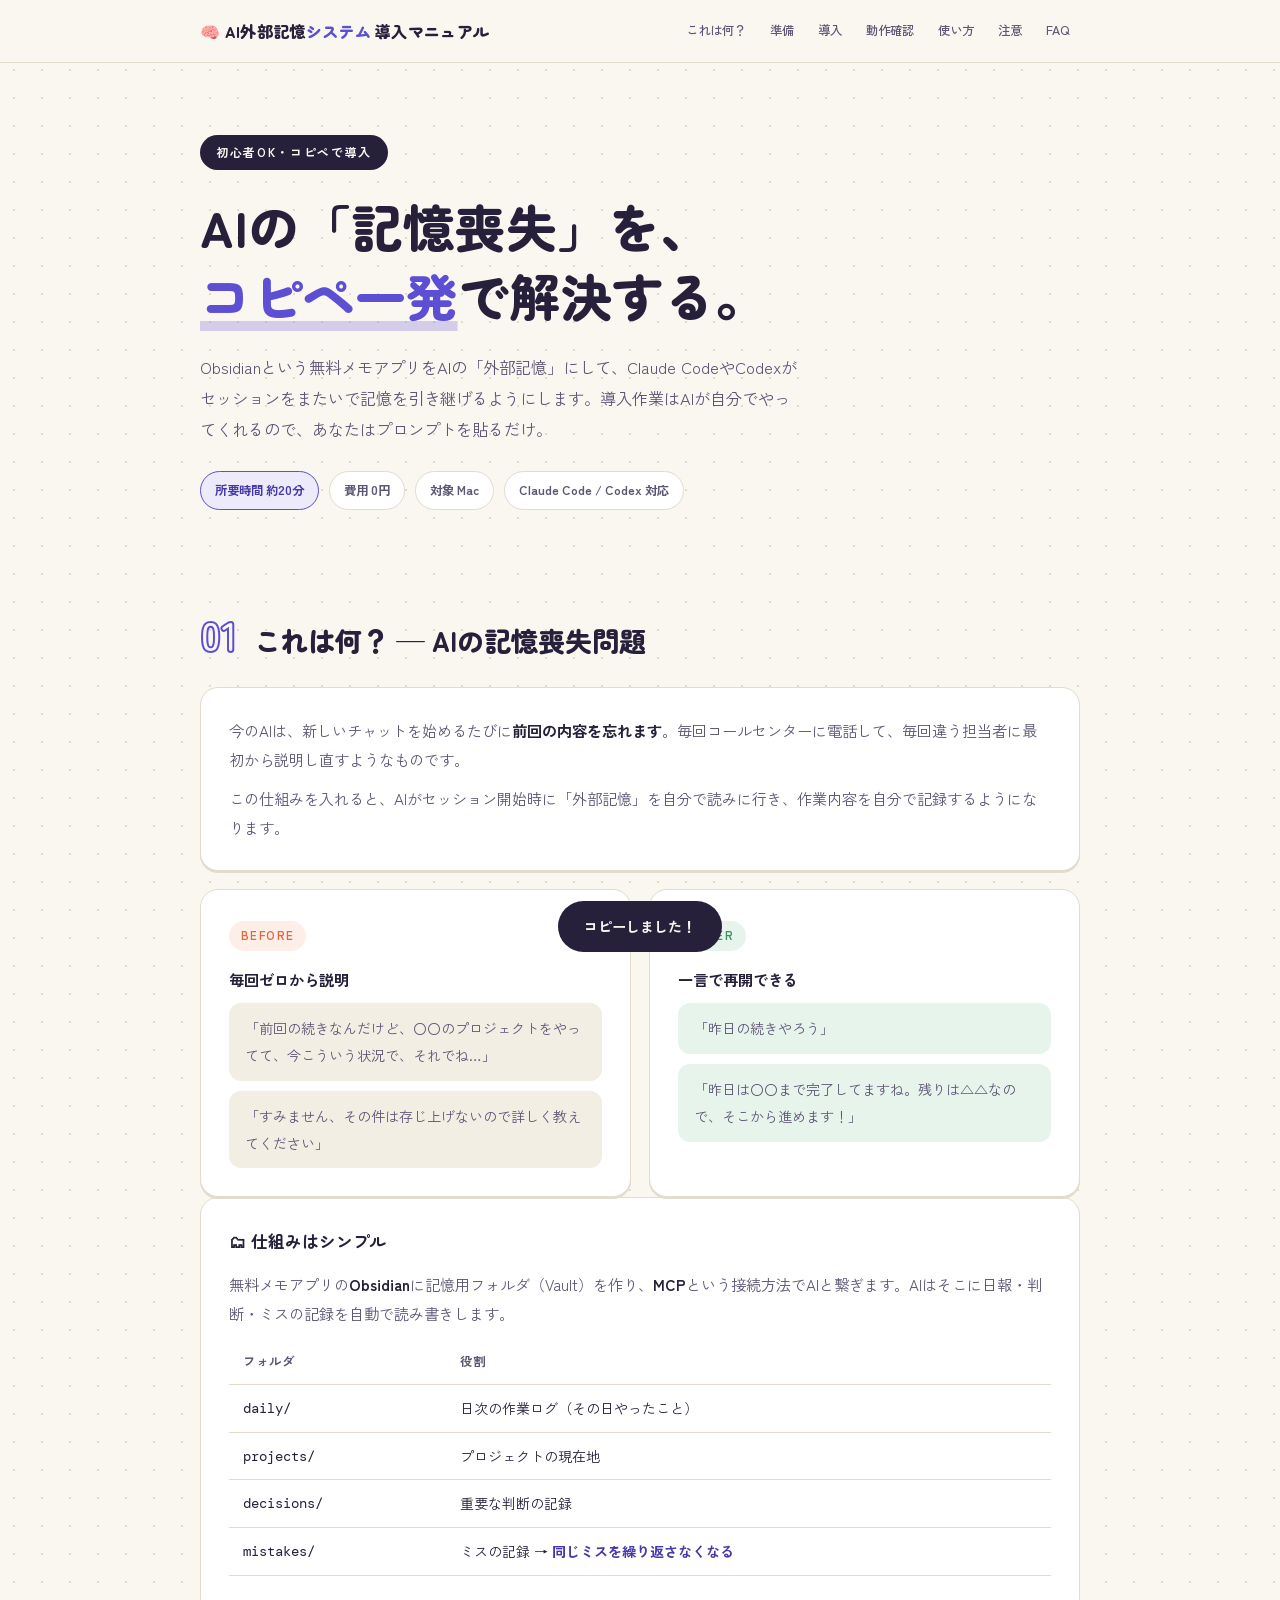
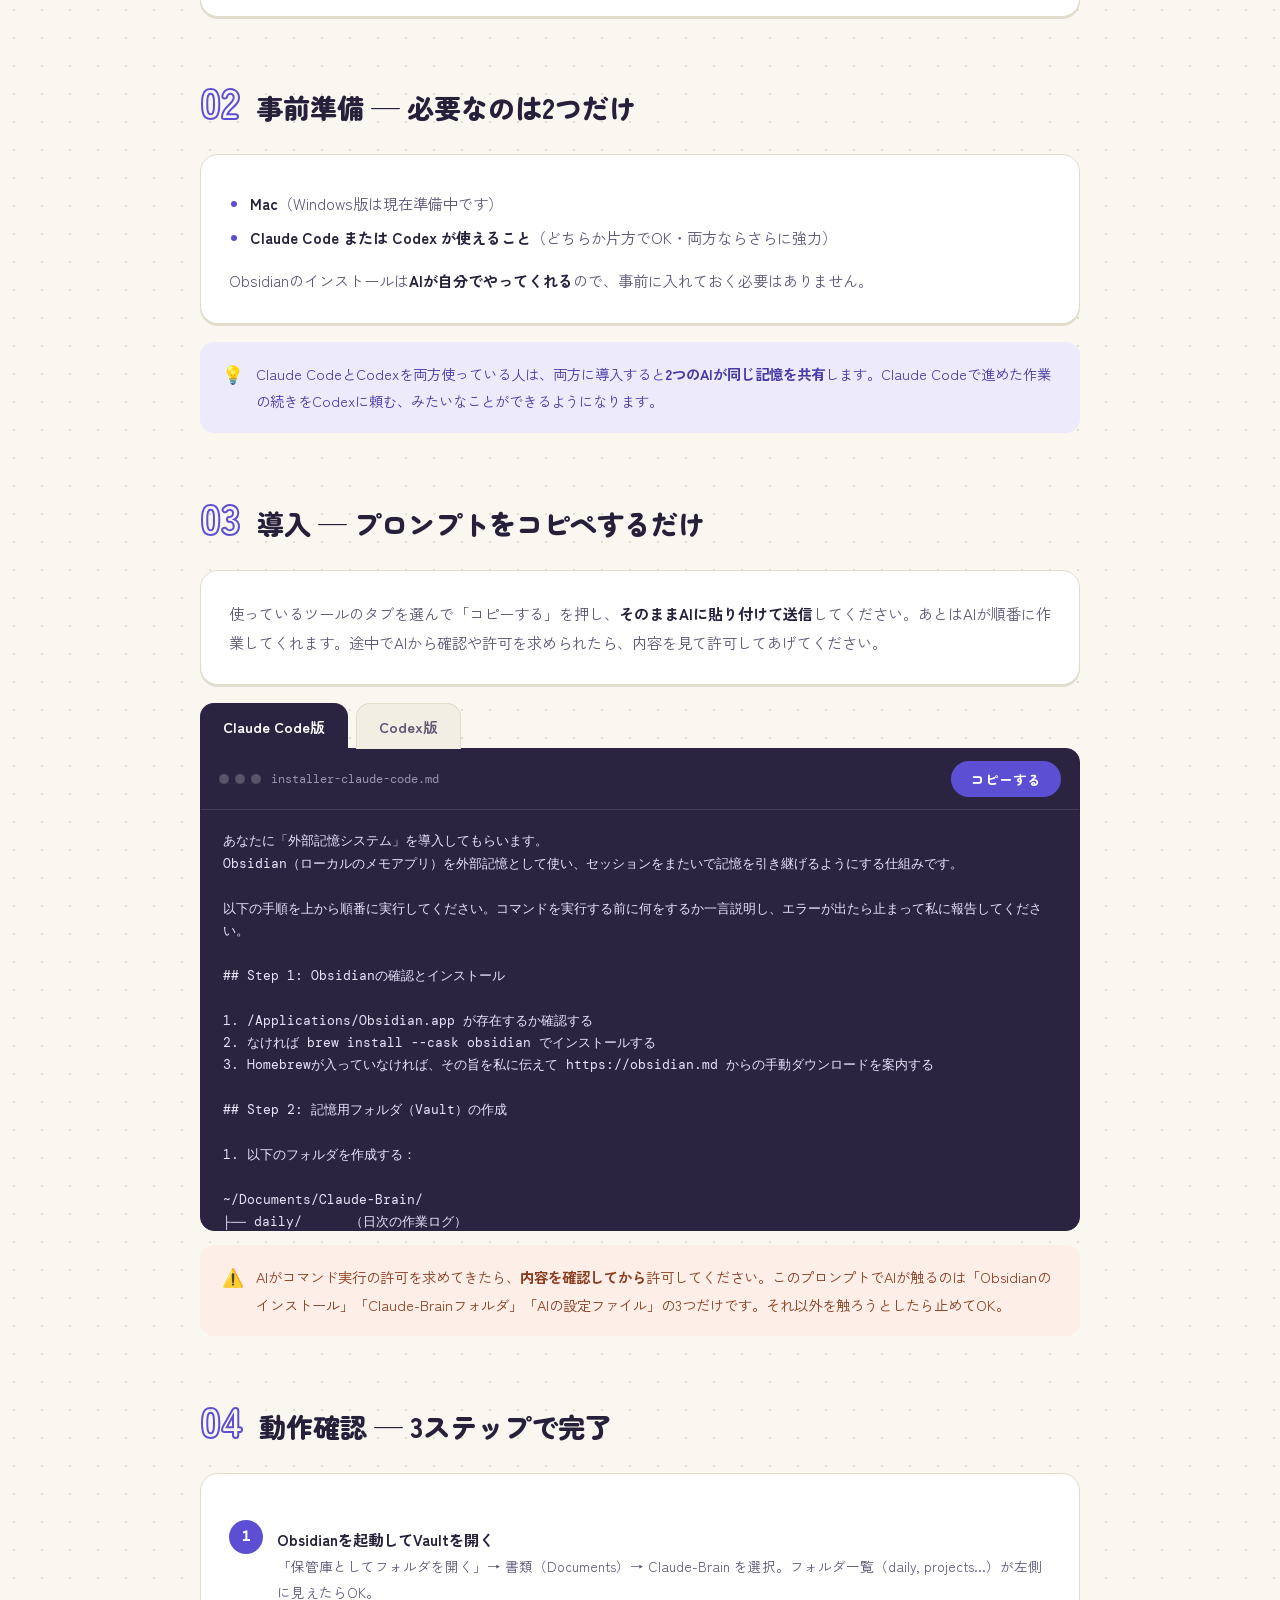
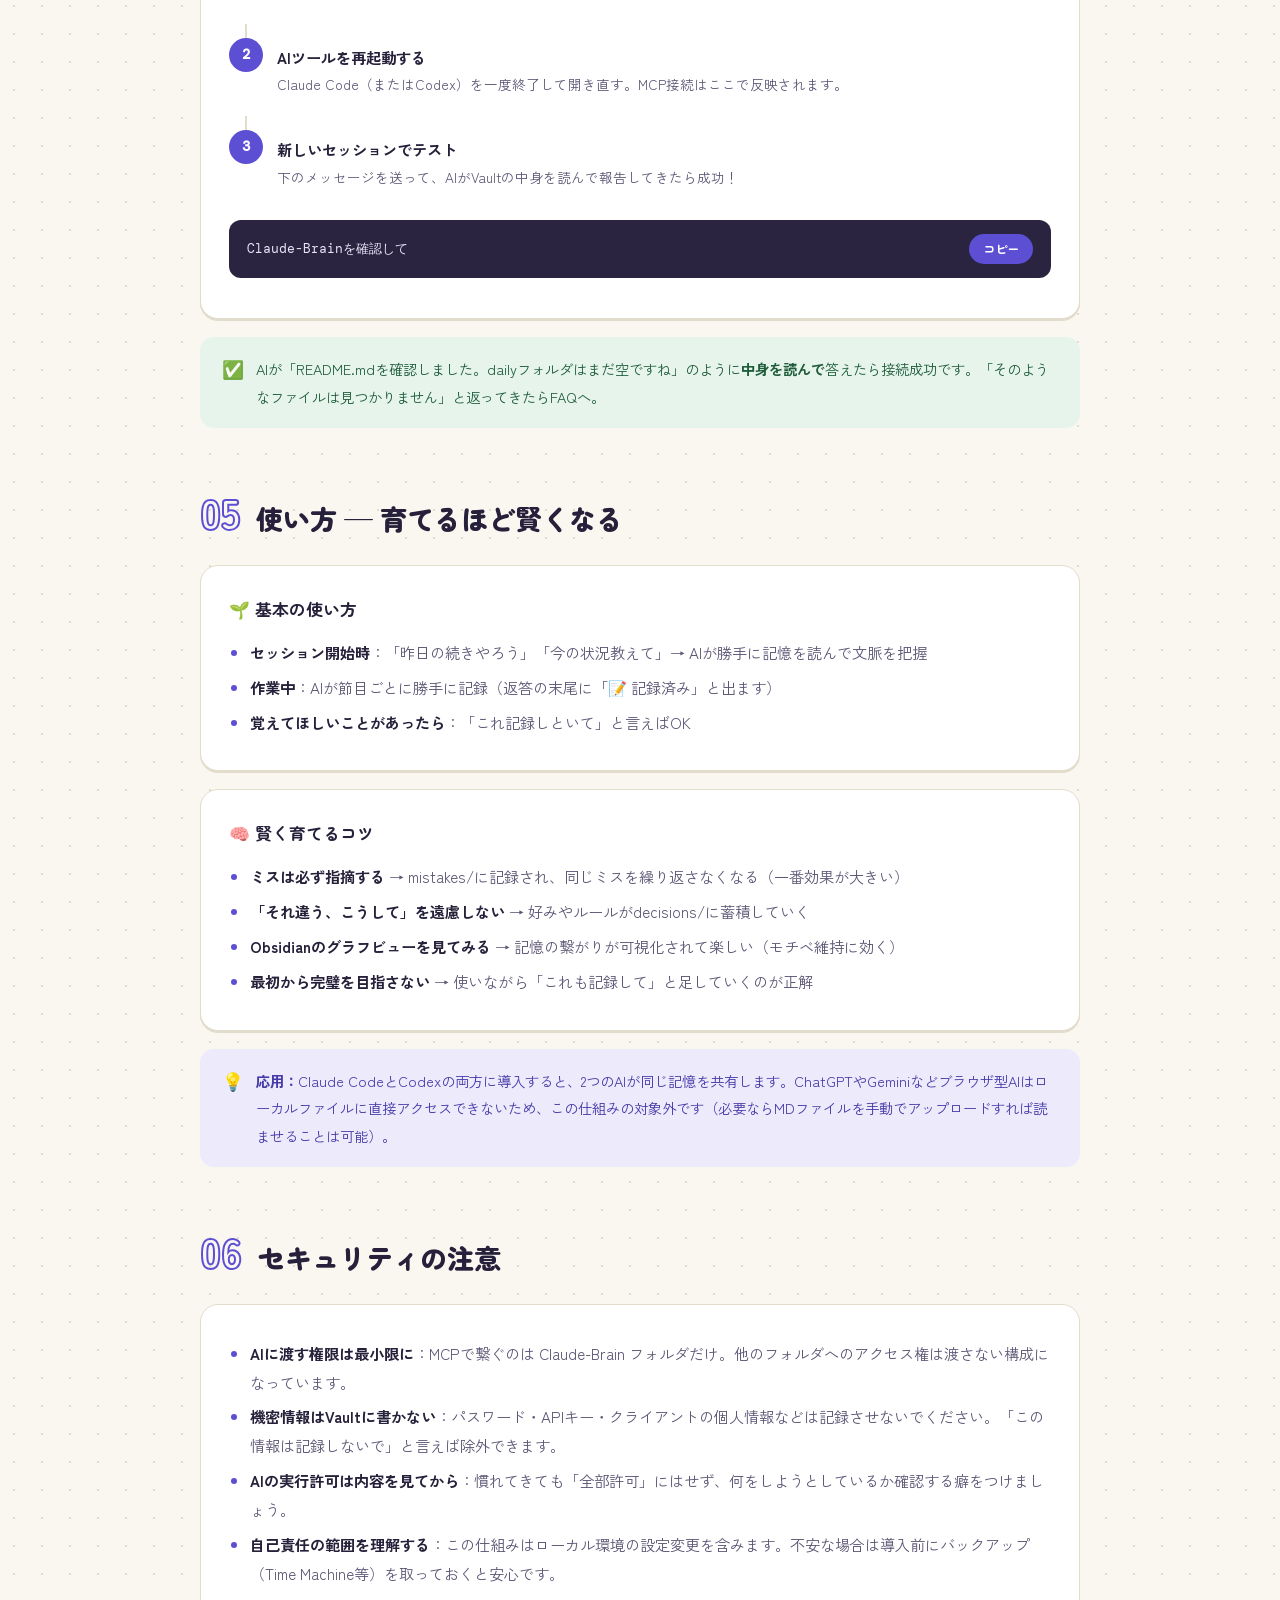
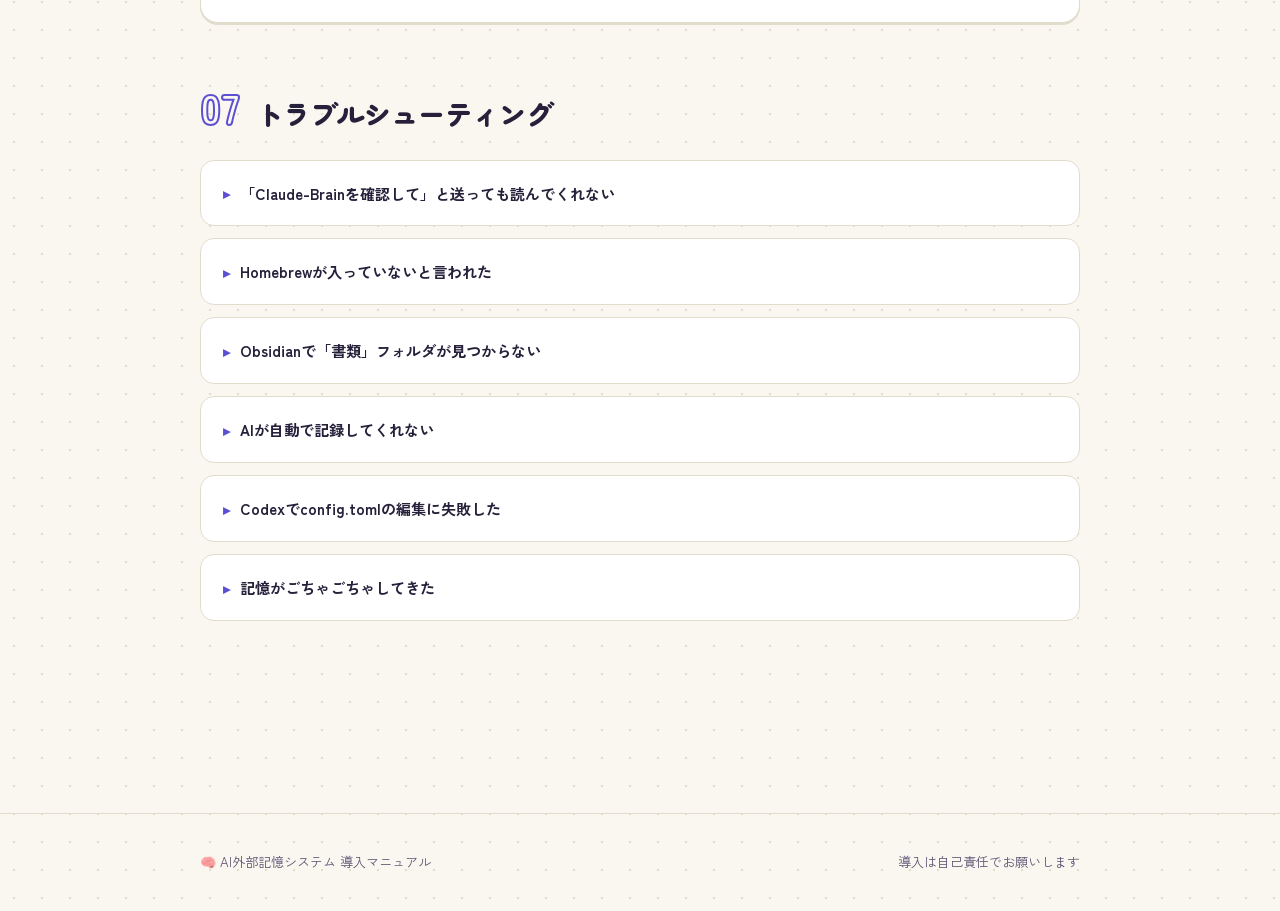
==== index.html @ 57fa1bfe "AI外部記憶システム 導入マニュアル 初版 Co-Authored-By: Claude Fable 5 <noreply@anthropic.com>" ====
<!DOCTYPE html>
<html lang="ja">
<head>
<meta charset="UTF-8">
<meta name="viewport" content="width=device-width, initial-scale=1.0">
<title>AI外部記憶システム 導入マニュアル｜Obsidian × Claude Code / Codex</title>
<meta name="description" content="AIの記憶喪失問題を解決する外部記憶システムを、コピペ一発で導入するマニュアル。Obsidian × Claude Code / Codex対応。">
<link rel="preconnect" href="https://fonts.googleapis.com">
<link rel="preconnect" href="https://fonts.gstatic.com" crossorigin>
<link href="https://fonts.googleapis.com/css2?family=Zen+Maru+Gothic:wght@500;700;900&family=Zen+Kaku+Gothic+New:wght@400;500;700&family=DM+Mono:wght@400;500&display=swap" rel="stylesheet">
<style>
:root{
  --paper:#faf7f1;
  --paper-2:#f3eee4;
  --ink:#26203a;
  --ink-soft:#5d5675;
  --violet:#5d4fd3;
  --violet-deep:#463aa8;
  --violet-soft:#eceafb;
  --coral:#e5673f;
  --coral-soft:#fdeee7;
  --green:#3d8f5f;
  --green-soft:#e7f4ec;
  --line:#e2dccd;
  --code-bg:#2a2440;
  --code-ink:#e8e4f8;
  --radius:18px;
  font-size:16px;
}
*{margin:0;padding:0;box-sizing:border-box}
html{scroll-behavior:smooth;scroll-padding-top:84px}
body{
  font-family:'Zen Kaku Gothic New',sans-serif;
  background:var(--paper);
  color:var(--ink);
  line-height:1.9;
  background-image:radial-gradient(var(--line) 1px, transparent 1px);
  background-size:28px 28px;
}
h1,h2,h3,.step-num{font-family:'Zen Maru Gothic',sans-serif}
code,pre,.mono{font-family:'DM Mono',monospace}

/* ---- header ---- */
.topbar{
  position:sticky;top:0;z-index:50;
  background:rgba(250,247,241,.92);backdrop-filter:blur(8px);
  border-bottom:1px solid var(--line);
}
.topbar-in{max-width:920px;margin:0 auto;padding:14px 20px;display:flex;align-items:center;gap:12px;flex-wrap:wrap}
.logo{font-family:'Zen Maru Gothic',sans-serif;font-weight:900;font-size:1rem;letter-spacing:.02em}
.logo .brain{color:var(--violet)}
.topnav{display:flex;gap:4px;margin-left:auto;flex-wrap:wrap}
.topnav a{
  font-size:.78rem;color:var(--ink-soft);text-decoration:none;
  padding:5px 10px;border-radius:999px;font-weight:500;
}
.topnav a:hover{background:var(--violet-soft);color:var(--violet-deep)}

/* ---- hero ---- */
.hero{max-width:920px;margin:0 auto;padding:72px 20px 40px;position:relative}
.hero-badge{
  display:inline-block;background:var(--ink);color:var(--paper);
  font-size:.75rem;font-weight:700;letter-spacing:.14em;
  padding:6px 16px;border-radius:999px;margin-bottom:22px;
}
.hero h1{
  font-size:clamp(1.9rem,5.4vw,3.2rem);font-weight:900;line-height:1.35;
  letter-spacing:.01em;
}
.hero h1 .hl{
  color:var(--violet);
  text-decoration:underline;
  text-decoration-color:rgba(93,79,211,.25);
  text-decoration-thickness:10px;
  text-underline-offset:4px;
}
.hero p.lead{margin-top:22px;font-size:1.02rem;color:var(--ink-soft);max-width:600px}
.hero .meta{margin-top:26px;display:flex;gap:10px;flex-wrap:wrap}
.chip{
  font-size:.78rem;font-weight:700;padding:7px 14px;border-radius:999px;
  border:1.5px solid var(--line);background:#fff;color:var(--ink-soft);
}
.chip.violet{border-color:var(--violet);color:var(--violet-deep);background:var(--violet-soft)}

/* ---- sections ---- */
main{max-width:920px;margin:0 auto;padding:0 20px 100px}
section{margin-top:64px}
.sec-head{display:flex;align-items:baseline;gap:16px;margin-bottom:26px}
.step-num{
  flex-shrink:0;
  font-size:2.6rem;font-weight:900;color:transparent;
  -webkit-text-stroke:2px var(--violet);
  line-height:1;
}
.sec-head h2{font-size:clamp(1.3rem,3.4vw,1.7rem);font-weight:900;line-height:1.5}
.card{
  background:#fff;border:1.5px solid var(--line);border-radius:var(--radius);
  padding:28px;margin-bottom:18px;
  box-shadow:0 2px 0 var(--line);
}
.card h3{font-size:1.05rem;font-weight:700;margin-bottom:12px;display:flex;align-items:center;gap:8px}
.card p{color:var(--ink-soft);font-size:.95rem}
.card p+p{margin-top:10px}
.card strong{color:var(--ink)}
.card ul,.card ol{padding-left:1.4em;color:var(--ink-soft);font-size:.95rem}
.card li{margin:6px 0}
.card li::marker{color:var(--violet);font-weight:700}

/* before / after */
.ba{display:grid;grid-template-columns:1fr 1fr;gap:18px}
@media(max-width:640px){.ba{grid-template-columns:1fr}}
.ba .card{margin:0}
.ba .tag{font-size:.72rem;font-weight:700;letter-spacing:.12em;padding:4px 12px;border-radius:999px;display:inline-block;margin-bottom:14px}
.ba .before .tag{background:var(--coral-soft);color:var(--coral)}
.ba .after .tag{background:var(--green-soft);color:var(--green)}
.ba .bubble{
  background:var(--paper-2);border-radius:12px;padding:12px 16px;
  font-size:.88rem;color:var(--ink-soft);margin-top:10px;position:relative;
}
.ba .after .bubble{background:var(--green-soft)}

/* flow diagram */
.flow{display:flex;flex-direction:column;gap:0;margin:18px 0 6px}
.flow-item{display:flex;gap:14px;align-items:flex-start}
.flow-dot{
  flex-shrink:0;width:34px;height:34px;border-radius:50%;
  background:var(--violet);color:#fff;font-weight:700;font-size:.85rem;
  display:flex;align-items:center;justify-content:center;
  font-family:'DM Mono',monospace;
}
.flow-line{width:2px;flex-grow:1;background:var(--line);margin-left:16px;min-height:14px}
.flow-body{padding-bottom:18px;padding-top:4px}
.flow-body b{font-size:.95rem}
.flow-body span{display:block;font-size:.85rem;color:var(--ink-soft)}

/* tabs */
.tabs{display:flex;gap:8px;margin-bottom:-1px;position:relative;z-index:2}
.tab-btn{
  font-family:'Zen Maru Gothic',sans-serif;font-weight:700;font-size:.92rem;
  padding:12px 22px;border-radius:14px 14px 0 0;cursor:pointer;
  border:1.5px solid var(--line);border-bottom:none;
  background:var(--paper-2);color:var(--ink-soft);
}
.tab-btn.active{background:var(--code-bg);color:#fff;border-color:var(--code-bg)}
.prompt-box{
  border-radius:0 14px 14px 14px;overflow:hidden;
  border:1.5px solid var(--code-bg);
  background:var(--code-bg);
}
.prompt-head{
  display:flex;align-items:center;gap:10px;padding:12px 18px;
  border-bottom:1px solid rgba(255,255,255,.12);
}
.prompt-head .dots{display:flex;gap:6px}
.prompt-head .dots i{width:10px;height:10px;border-radius:50%;background:rgba(255,255,255,.22)}
.prompt-head .fname{font-size:.78rem;color:rgba(232,228,248,.6);font-family:'DM Mono',monospace}
.copy-btn{
  margin-left:auto;
  font-family:'Zen Maru Gothic',sans-serif;font-weight:700;font-size:.85rem;
  background:var(--violet);color:#fff;border:none;border-radius:999px;
  padding:8px 20px;cursor:pointer;transition:all .15s;
}
.copy-btn:hover{background:var(--violet-deep);transform:translateY(-1px)}
.copy-btn.done{background:var(--green)}
.prompt-scroll{
  max-height:420px;overflow:auto;padding:20px 22px;
}
.prompt-scroll pre{
  font-size:.8rem;line-height:1.75;color:var(--code-ink);
  white-space:pre-wrap;word-break:break-word;
}
.tab-panel{display:none}
.tab-panel.active{display:block}

/* small code */
.inline-cmd{
  background:var(--code-bg);border-radius:12px;padding:14px 18px;
  display:flex;align-items:center;gap:12px;margin:12px 0;
}
.inline-cmd code{color:var(--code-ink);font-size:.82rem;word-break:break-all;flex-grow:1}
.inline-cmd .copy-btn{padding:6px 14px;font-size:.78rem;flex-shrink:0}

/* notes */
.note{
  border-radius:14px;padding:18px 22px;font-size:.9rem;margin:14px 0;
  display:flex;gap:12px;align-items:flex-start;
}
.note .ico{flex-shrink:0;font-size:1.1rem;line-height:1.6}
.note.warn{background:var(--coral-soft);color:#8a3c1e}
.note.tip{background:var(--violet-soft);color:var(--violet-deep)}
.note.ok{background:var(--green-soft);color:#1e5c3a}

/* table */
table{width:100%;border-collapse:collapse;font-size:.88rem;margin:12px 0}
th,td{padding:10px 14px;text-align:left;border-bottom:1px solid var(--line)}
th{font-size:.78rem;letter-spacing:.08em;color:var(--ink-soft);font-weight:700}
td b{color:var(--violet-deep)}

/* accordion */
details{
  background:#fff;border:1.5px solid var(--line);border-radius:14px;
  margin-bottom:12px;overflow:hidden;
}
summary{
  cursor:pointer;padding:18px 22px;font-weight:700;font-size:.95rem;
  list-style:none;display:flex;align-items:center;gap:10px;
}
summary::before{content:"▸";color:var(--violet);transition:transform .2s;font-size:.9rem}
details[open] summary::before{transform:rotate(90deg)}
details .d-body{padding:0 22px 20px;font-size:.9rem;color:var(--ink-soft)}
details .d-body code{background:var(--paper-2);padding:2px 8px;border-radius:6px;font-size:.82rem}

/* footer */
footer{border-top:1px solid var(--line);margin-top:80px}
.footer-in{max-width:920px;margin:0 auto;padding:36px 20px;font-size:.82rem;color:var(--ink-soft);display:flex;justify-content:space-between;gap:12px;flex-wrap:wrap}

/* toast */
#toast{
  position:fixed;bottom:28px;left:50%;transform:translate(-50%,80px);
  background:var(--ink);color:var(--paper);font-weight:700;font-size:.88rem;
  padding:12px 26px;border-radius:999px;transition:transform .25s;z-index:99;
}
#toast.show{transform:translate(-50%,0)}
</style>
</head>
<body>

<div class="topbar">
  <div class="topbar-in">
    <div class="logo">🧠 AI外部記憶<span class="brain">システム</span> 導入マニュアル</div>
    <nav class="topnav">
      <a href="#what">これは何？</a>
      <a href="#prep">準備</a>
      <a href="#install">導入</a>
      <a href="#check">動作確認</a>
      <a href="#usage">使い方</a>
      <a href="#security">注意</a>
      <a href="#faq">FAQ</a>
    </nav>
  </div>
</div>

<header class="hero">
  <div class="hero-badge">初心者OK・コピペで導入</div>
  <h1>AIの「記憶喪失」を、<br><span class="hl">コピペ一発</span>で解決する。</h1>
  <p class="lead">Obsidianという無料メモアプリをAIの「外部記憶」にして、Claude CodeやCodexがセッションをまたいで記憶を引き継げるようにします。導入作業はAIが自分でやってくれるので、あなたはプロンプトを貼るだけ。</p>
  <div class="meta">
    <span class="chip violet">所要時間 約20分</span>
    <span class="chip">費用 0円</span>
    <span class="chip">対象 Mac</span>
    <span class="chip">Claude Code / Codex 対応</span>
  </div>
</header>

<main>

<!-- 1 -->
<section id="what">
  <div class="sec-head"><div class="step-num">01</div><h2>これは何？ — AIの記憶喪失問題</h2></div>
  <div class="card">
    <p>今のAIは、新しいチャットを始めるたびに<strong>前回の内容を忘れます</strong>。毎回コールセンターに電話して、毎回違う担当者に最初から説明し直すようなものです。</p>
    <p>この仕組みを入れると、AIがセッション開始時に「外部記憶」を自分で読みに行き、作業内容を自分で記録するようになります。</p>
  </div>
  <div class="ba">
    <div class="card before">
      <span class="tag">BEFORE</span>
      <p><strong>毎回ゼロから説明</strong></p>
      <div class="bubble">「前回の続きなんだけど、〇〇のプロジェクトをやってて、今こういう状況で、それでね…」</div>
      <div class="bubble">「すみません、その件は存じ上げないので詳しく教えてください」</div>
    </div>
    <div class="card after">
      <span class="tag">AFTER</span>
      <p><strong>一言で再開できる</strong></p>
      <div class="bubble">「昨日の続きやろう」</div>
      <div class="bubble">「昨日は〇〇まで完了してますね。残りは△△なので、そこから進めます！」</div>
    </div>
  </div>
  <div class="card">
    <h3>🗂 仕組みはシンプル</h3>
    <p>無料メモアプリの<strong>Obsidian</strong>に記憶用フォルダ（Vault）を作り、<strong>MCP</strong>という接続方法でAIと繋ぎます。AIはそこに日報・判断・ミスの記録を自動で読み書きします。</p>
    <table>
      <tr><th>フォルダ</th><th>役割</th></tr>
      <tr><td class="mono">daily/</td><td>日次の作業ログ（その日やったこと）</td></tr>
      <tr><td class="mono">projects/</td><td>プロジェクトの現在地</td></tr>
      <tr><td class="mono">decisions/</td><td>重要な判断の記録</td></tr>
      <tr><td class="mono">mistakes/</td><td>ミスの記録 → <b>同じミスを繰り返さなくなる</b></td></tr>
    </table>
  </div>
</section>

<!-- 2 -->
<section id="prep">
  <div class="sec-head"><div class="step-num">02</div><h2>事前準備 — 必要なのは2つだけ</h2></div>
  <div class="card">
    <ul>
      <li><strong>Mac</strong>（Windows版は現在準備中です）</li>
      <li><strong>Claude Code または Codex が使えること</strong>（どちらか片方でOK・両方ならさらに強力）</li>
    </ul>
    <p style="margin-top:14px">Obsidianのインストールは<strong>AIが自分でやってくれる</strong>ので、事前に入れておく必要はありません。</p>
  </div>
  <div class="note tip"><span class="ico">💡</span><span>Claude CodeとCodexを両方使っている人は、両方に導入すると<strong>2つのAIが同じ記憶を共有</strong>します。Claude Codeで進めた作業の続きをCodexに頼む、みたいなことができるようになります。</span></div>
</section>

<!-- 3 -->
<section id="install">
  <div class="sec-head"><div class="step-num">03</div><h2>導入 — プロンプトをコピペするだけ</h2></div>
  <div class="card">
    <p>使っているツールのタブを選んで「コピーする」を押し、<strong>そのままAIに貼り付けて送信</strong>してください。あとはAIが順番に作業してくれます。途中でAIから確認や許可を求められたら、内容を見て許可してあげてください。</p>
  </div>

  <div class="tabs">
    <button class="tab-btn active" data-tab="claude">Claude Code版</button>
    <button class="tab-btn" data-tab="codex">Codex版</button>
  </div>

  <div class="tab-panel active" id="panel-claude">
    <div class="prompt-box">
      <div class="prompt-head">
        <div class="dots"><i></i><i></i><i></i></div>
        <span class="fname">installer-claude-code.md</span>
        <button class="copy-btn" data-copy="prompt-claude">コピーする</button>
      </div>
      <div class="prompt-scroll"><pre id="prompt-claude">あなたに「外部記憶システム」を導入してもらいます。
Obsidian（ローカルのメモアプリ）を外部記憶として使い、セッションをまたいで記憶を引き継げるようにする仕組みです。

以下の手順を上から順番に実行してください。コマンドを実行する前に何をするか一言説明し、エラーが出たら止まって私に報告してください。

## Step 1: Obsidianの確認とインストール

1. /Applications/Obsidian.app が存在するか確認する
2. なければ brew install --cask obsidian でインストールする
3. Homebrewが入っていなければ、その旨を私に伝えて https://obsidian.md からの手動ダウンロードを案内する

## Step 2: 記憶用フォルダ（Vault）の作成

1. 以下のフォルダを作成する：

~/Documents/Claude-Brain/
├── daily/      （日次の作業ログ）
├── todos/      （todoリスト）
├── ideas/      （アイデア・構想）
├── projects/   （プロジェクトの現在地）
├── decisions/  （判断・ルールの記録）
├── mistakes/   （ミス記録）
└── sessions/   （セッション記録）

2. ~/Documents/Claude-Brain/README.md を作成し、以下の内容を書き込む：

- このVaultはAIの外部記憶として機能すること
- 各フォルダの役割（上記の通り）
- 更新ルール：
  - セッション開始時：README + daily最新3件 + projectsを読む
  - 記録タイミング：タスク完了・情報更新・テーマ切替・節目ごとに許可不要で即記録
  - daily/への書き込みは追記（上書きしない）
  - ミスが発生したらmistakes/に即座に記録
  - 重要な判断をしたらdecisions/に記録

## Step 3: MCPサーバーの接続

1. 以下のコマンドを実行する（ユーザー全体で使えるように --scope user を付ける）：

claude mcp add --scope user obsidian-brain npx -- -y @modelcontextprotocol/server-filesystem ~/Documents/Claude-Brain

2. claude mcp list を実行して obsidian-brain: ✓ Connected が出ることを確認する

※ 注意：settings.jsonに直接mcpServersを書く方法は反映されないことがあるので、必ず claude mcp add コマンドを使うこと。

## Step 4: CLAUDE.mdにルールを追記

~/.claude/CLAUDE.md （なければ作成）に、以下のセクションを追記する：

## 外部記憶（Obsidian）ルール ⭐ 最重要

### Vault場所
~/Documents/Claude-Brain/

### セッション開始時（必須）
新しいセッションが始まったら、必ず最初に以下を読む：
1. ~/Documents/Claude-Brain/README.md
2. ~/Documents/Claude-Brain/daily/ の最新3件
3. ~/Documents/Claude-Brain/projects/ の関連ファイル

### 自動記録ルール（許可不要・常時）
以下のタイミングで、ユーザーに確認せず即座にClaude-Brainに書き込む：

| タイミング | 書き込み先 |
|---|---|
| 新しい情報・決定・方針が出た | daily/YYYY-MM-DD.md に追記 |
| タスクが完了した | daily/YYYY-MM-DD.md に追記 |
| 会話の節目（テーマが変わる時） | daily/YYYY-MM-DD.md に追記 |
| ミスを指摘された | mistakes/YYYY-MM-DD-[内容].md |
| 重要な判断をした | decisions/YYYY-MM-DD-[内容].md |
| セッション終了時 | daily/YYYY-MM-DD.md に総まとめ |

- 許可を取らない。書いたら返答の末尾に（📝 記録済み）と添えるだけでOK
- daily/への書き込みは上書きでなく追記
- 書きすぎを恐れない。抜け漏れより過剰記録の方がよい

## Step 5: 完了報告

すべて終わったら、以下を私に報告してください：

1. 実行した内容のまとめ
2. 私が手動でやること：
   - Obsidianを起動 →「保管庫としてフォルダを開く」→ 書類/Claude-Brain を選択
   - Claude Codeを再起動（MCP反映のため）
3. 再起動後のテスト方法：新しいセッションで「Claude-Brainを確認して」と送る</pre></div>
    </div>
  </div>

  <div class="tab-panel" id="panel-codex">
    <div class="prompt-box">
      <div class="prompt-head">
        <div class="dots"><i></i><i></i><i></i></div>
        <span class="fname">installer-codex.md</span>
        <button class="copy-btn" data-copy="prompt-codex">コピーする</button>
      </div>
      <div class="prompt-scroll"><pre id="prompt-codex">あなたに「外部記憶システム」を導入してもらいます。
Obsidian（ローカルのメモアプリ）を外部記憶として使い、セッションをまたいで記憶を引き継げるようにする仕組みです。

以下の手順を上から順番に実行してください。コマンドを実行する前に何をするか一言説明し、エラーが出たら止まって私に報告してください。

## Step 1: Obsidianの確認とインストール

1. /Applications/Obsidian.app が存在するか確認する
2. なければ brew install --cask obsidian でインストールする
3. Homebrewが入っていなければ、その旨を私に伝えて https://obsidian.md からの手動ダウンロードを案内する

## Step 2: 記憶用フォルダ（Vault）の作成

1. 以下のフォルダを作成する：

~/Documents/Claude-Brain/
├── daily/      （日次の作業ログ）
├── todos/      （todoリスト）
├── ideas/      （アイデア・構想）
├── projects/   （プロジェクトの現在地）
├── decisions/  （判断・ルールの記録）
├── mistakes/   （ミス記録）
└── sessions/   （セッション記録）

※ すでにClaude Code側で作成済みの場合はスキップしてOK（共有できるのがこの仕組みの強み）

2. ~/Documents/Claude-Brain/README.md がなければ作成し、以下の内容を書き込む：

- このVaultはAIの外部記憶として機能すること
- 各フォルダの役割（上記の通り）
- 更新ルール：
  - セッション開始時：README + daily最新3件 + projectsを読む
  - 記録タイミング：タスク完了・情報更新・テーマ切替・節目ごとに許可不要で即記録
  - daily/への書き込みは追記（上書きしない）

## Step 3: MCPサーバーの接続

~/.codex/config.toml に以下のセクションを追記する（既存の設定は消さないこと）：

[mcp_servers.obsidian-brain]
command = "npx"
args = ["-y", "@modelcontextprotocol/server-filesystem", "/Users/ユーザー名/Documents/Claude-Brain"]

※ /Users/ユーザー名/ の部分は実際のホームディレクトリの絶対パスに置き換えること（echo $HOME で確認できる）。チルダ（~）は使わない。

## Step 4: AGENTS.mdにルールを追記

~/.codex/AGENTS.md （なければ作成）に、以下のセクションを追記する：

## 外部記憶（Claude-Brain）ルール ⭐ 最重要

Vault場所: ~/Documents/Claude-Brain/

### セッション開始時（必須）
新しいセッションが始まったら必ず以下を読む：
1. ~/Documents/Claude-Brain/README.md
2. ~/Documents/Claude-Brain/daily/ の最新3件
3. ~/Documents/Claude-Brain/projects/ の関連ファイル

### 自動記録ルール（許可不要・常時）
以下のタイミングで、ユーザーに確認せず即座にClaude-Brainに書き込む：

| タイミング | 書き込み先 |
|---|---|
| 新しい情報・決定・方針が出た | daily/YYYY-MM-DD.md に追記 |
| タスクが完了した | daily/YYYY-MM-DD.md に追記 |
| 会話の節目（テーマが変わる時） | daily/YYYY-MM-DD.md に追記 |
| ミスを指摘された | mistakes/YYYY-MM-DD-[内容].md |
| 重要な判断をした | decisions/YYYY-MM-DD-[内容].md |
| セッション終了時 | daily/YYYY-MM-DD.md に総まとめ |

- 許可を取らない。書いたら返答の末尾に（📝 記録済み）と添えるだけでOK
- daily/への書き込みは上書きでなく追記

## Step 5: 完了報告

すべて終わったら、以下を私に報告してください：

1. 実行した内容のまとめ
2. 私が手動でやること：
   - Obsidianを起動 →「保管庫としてフォルダを開く」→ 書類/Claude-Brain を選択（Claude Code側で設定済みならスキップ）
   - Codexを再起動（MCP反映のため）
3. 再起動後のテスト方法：新しいセッションで「Claude-Brainを確認して」と送る</pre></div>
    </div>
  </div>

  <div class="note warn"><span class="ico">⚠️</span><span>AIがコマンド実行の許可を求めてきたら、<strong>内容を確認してから</strong>許可してください。このプロンプトでAIが触るのは「Obsidianのインストール」「Claude-Brainフォルダ」「AIの設定ファイル」の3つだけです。それ以外を触ろうとしたら止めてOK。</span></div>
</section>

<!-- 4 -->
<section id="check">
  <div class="sec-head"><div class="step-num">04</div><h2>動作確認 — 3ステップで完了</h2></div>
  <div class="card">
    <div class="flow">
      <div class="flow-item">
        <div class="flow-dot">1</div>
        <div class="flow-body"><b>Obsidianを起動してVaultを開く</b><span>「保管庫としてフォルダを開く」→ 書類（Documents）→ Claude-Brain を選択。フォルダ一覧（daily, projects…）が左側に見えたらOK。</span></div>
      </div>
      <div class="flow-line"></div>
      <div class="flow-item">
        <div class="flow-dot">2</div>
        <div class="flow-body"><b>AIツールを再起動する</b><span>Claude Code（またはCodex）を一度終了して開き直す。MCP接続はここで反映されます。</span></div>
      </div>
      <div class="flow-line"></div>
      <div class="flow-item">
        <div class="flow-dot">3</div>
        <div class="flow-body"><b>新しいセッションでテスト</b><span>下のメッセージを送って、AIがVaultの中身を読んで報告してきたら成功！</span></div>
      </div>
    </div>
    <div class="inline-cmd">
      <code>Claude-Brainを確認して</code>
      <button class="copy-btn" data-copy-text="Claude-Brainを確認して">コピー</button>
    </div>
  </div>
  <div class="note ok"><span class="ico">✅</span><span>AIが「README.mdを確認しました。dailyフォルダはまだ空ですね」のように<strong>中身を読んで</strong>答えたら接続成功です。「そのようなファイルは見つかりません」と返ってきたらFAQへ。</span></div>
</section>

<!-- 5 -->
<section id="usage">
  <div class="sec-head"><div class="step-num">05</div><h2>使い方 — 育てるほど賢くなる</h2></div>
  <div class="card">
    <h3>🌱 基本の使い方</h3>
    <ul>
      <li><strong>セッション開始時</strong>：「昨日の続きやろう」「今の状況教えて」→ AIが勝手に記憶を読んで文脈を把握</li>
      <li><strong>作業中</strong>：AIが節目ごとに勝手に記録（返答の末尾に「📝 記録済み」と出ます）</li>
      <li><strong>覚えてほしいことがあったら</strong>：「これ記録しといて」と言えばOK</li>
    </ul>
  </div>
  <div class="card">
    <h3>🧠 賢く育てるコツ</h3>
    <ul>
      <li><strong>ミスは必ず指摘する</strong> → mistakes/に記録され、同じミスを繰り返さなくなる（一番効果が大きい）</li>
      <li><strong>「それ違う、こうして」を遠慮しない</strong> → 好みやルールがdecisions/に蓄積していく</li>
      <li><strong>Obsidianのグラフビューを見てみる</strong> → 記憶の繋がりが可視化されて楽しい（モチベ維持に効く）</li>
      <li><strong>最初から完璧を目指さない</strong> → 使いながら「これも記録して」と足していくのが正解</li>
    </ul>
  </div>
  <div class="note tip"><span class="ico">💡</span><span><strong>応用：</strong>Claude CodeとCodexの両方に導入すると、2つのAIが同じ記憶を共有します。ChatGPTやGeminiなどブラウザ型AIはローカルファイルに直接アクセスできないため、この仕組みの対象外です（必要ならMDファイルを手動でアップロードすれば読ませることは可能）。</span></div>
</section>

<!-- 6 -->
<section id="security">
  <div class="sec-head"><div class="step-num">06</div><h2>セキュリティの注意</h2></div>
  <div class="card">
    <ul>
      <li><strong>AIに渡す権限は最小限に</strong>：MCPで繋ぐのは Claude-Brain フォルダだけ。他のフォルダへのアクセス権は渡さない構成になっています。</li>
      <li><strong>機密情報はVaultに書かない</strong>：パスワード・APIキー・クライアントの個人情報などは記録させないでください。「この情報は記録しないで」と言えば除外できます。</li>
      <li><strong>AIの実行許可は内容を見てから</strong>：慣れてきても「全部許可」にはせず、何をしようとしているか確認する癖をつけましょう。</li>
      <li><strong>自己責任の範囲を理解する</strong>：この仕組みはローカル環境の設定変更を含みます。不安な場合は導入前にバックアップ（Time Machine等）を取っておくと安心です。</li>
    </ul>
  </div>
</section>

<!-- 7 -->
<section id="faq">
  <div class="sec-head"><div class="step-num">07</div><h2>トラブルシューティング</h2></div>

  <details>
    <summary>「Claude-Brainを確認して」と送っても読んでくれない</summary>
    <div class="d-body">
      <p>① AIツールを再起動したか確認（MCPは再起動後に反映されます）。<br>
      ② Claude Codeの場合、ターミナルで <code>claude mcp list</code> を実行して <code>obsidian-brain: ✓ Connected</code> が出るか確認。出ない場合は導入プロンプトのStep 3をもう一度AIに実行してもらってください。<br>
      ③ それでもダメなら「claude mcp listの結果を確認して、obsidian-brainが繋がっているか調べて」とAIに聞くのが早いです。</p>
    </div>
  </details>

  <details>
    <summary>Homebrewが入っていないと言われた</summary>
    <div class="d-body">
      <p><a href="https://obsidian.md" target="_blank" rel="noopener">obsidian.md</a> から手動でダウンロードしてインストールすればOKです。それ以外の手順は変わりません。AIに「Obsidianは手動で入れたから、Step 2から続けて」と伝えてください。</p>
    </div>
  </details>

  <details>
    <summary>Obsidianで「書類」フォルダが見つからない</summary>
    <div class="d-body">
      <p>Macの「書類」フォルダ＝英語名の「Documents」です。フォルダ選択画面の左側で自分のユーザー名（家のアイコン）→「書類」と進むと Claude-Brain があります。</p>
    </div>
  </details>

  <details>
    <summary>AIが自動で記録してくれない</summary>
    <div class="d-body">
      <p>ルールを読み込めていない可能性があります。「CLAUDE.mdの外部記憶ルールを確認して」と送ってみてください。それでも記録しない場合は「今の内容をClaude-Brainのdailyに記録して」と都度言えば確実に記録されます。使ううちに自動化の精度は上がっていきます。</p>
    </div>
  </details>

  <details>
    <summary>Codexでconfig.tomlの編集に失敗した</summary>
    <div class="d-body">
      <p>パスにチルダ（<code>~</code>）を使うと動かないことがあります。<code>/Users/あなたのユーザー名/Documents/Claude-Brain</code> のように絶対パスで書き直してください。ユーザー名はターミナルで <code>whoami</code> と打つと確認できます。</p>
    </div>
  </details>

  <details>
    <summary>記憶がごちゃごちゃしてきた</summary>
    <div class="d-body">
      <p>順調に育っている証拠です。「Claude-Brainの中身を整理して。古いdailyの要点をprojectsにまとめて」とAIに頼めば、AI自身に大掃除させることができます。月1回くらいがおすすめ。</p>
    </div>
  </details>
</section>

</main>

<footer>
  <div class="footer-in">
    <span>🧠 AI外部記憶システム 導入マニュアル</span>
    <span>導入は自己責任でお願いします</span>
  </div>
</footer>

<div id="toast">コピーしました！</div>

<script>
// tabs
document.querySelectorAll('.tab-btn').forEach(btn=>{
  btn.addEventListener('click',()=>{
    document.querySelectorAll('.tab-btn').forEach(b=>b.classList.remove('active'));
    document.querySelectorAll('.tab-panel').forEach(p=>p.classList.remove('active'));
    btn.classList.add('active');
    document.getElementById('panel-'+btn.dataset.tab).classList.add('active');
  });
});
// copy
function showToast(){
  const t=document.getElementById('toast');
  t.classList.add('show');
  setTimeout(()=>t.classList.remove('show'),1800);
}
document.querySelectorAll('.copy-btn').forEach(btn=>{
  btn.addEventListener('click',async()=>{
    const text = btn.dataset.copyText || document.getElementById(btn.dataset.copy).textContent;
    try{
      await navigator.clipboard.writeText(text);
      const orig=btn.textContent;
      btn.textContent='✓ コピー済み';btn.classList.add('done');
      showToast();
      setTimeout(()=>{btn.textContent=orig;btn.classList.remove('done')},2000);
    }catch(e){
      // fallback
      const ta=document.createElement('textarea');
      ta.value=text;document.body.appendChild(ta);ta.select();
      document.execCommand('copy');document.body.removeChild(ta);
      showToast();
    }
  });
});
</script>
</body>
</html>
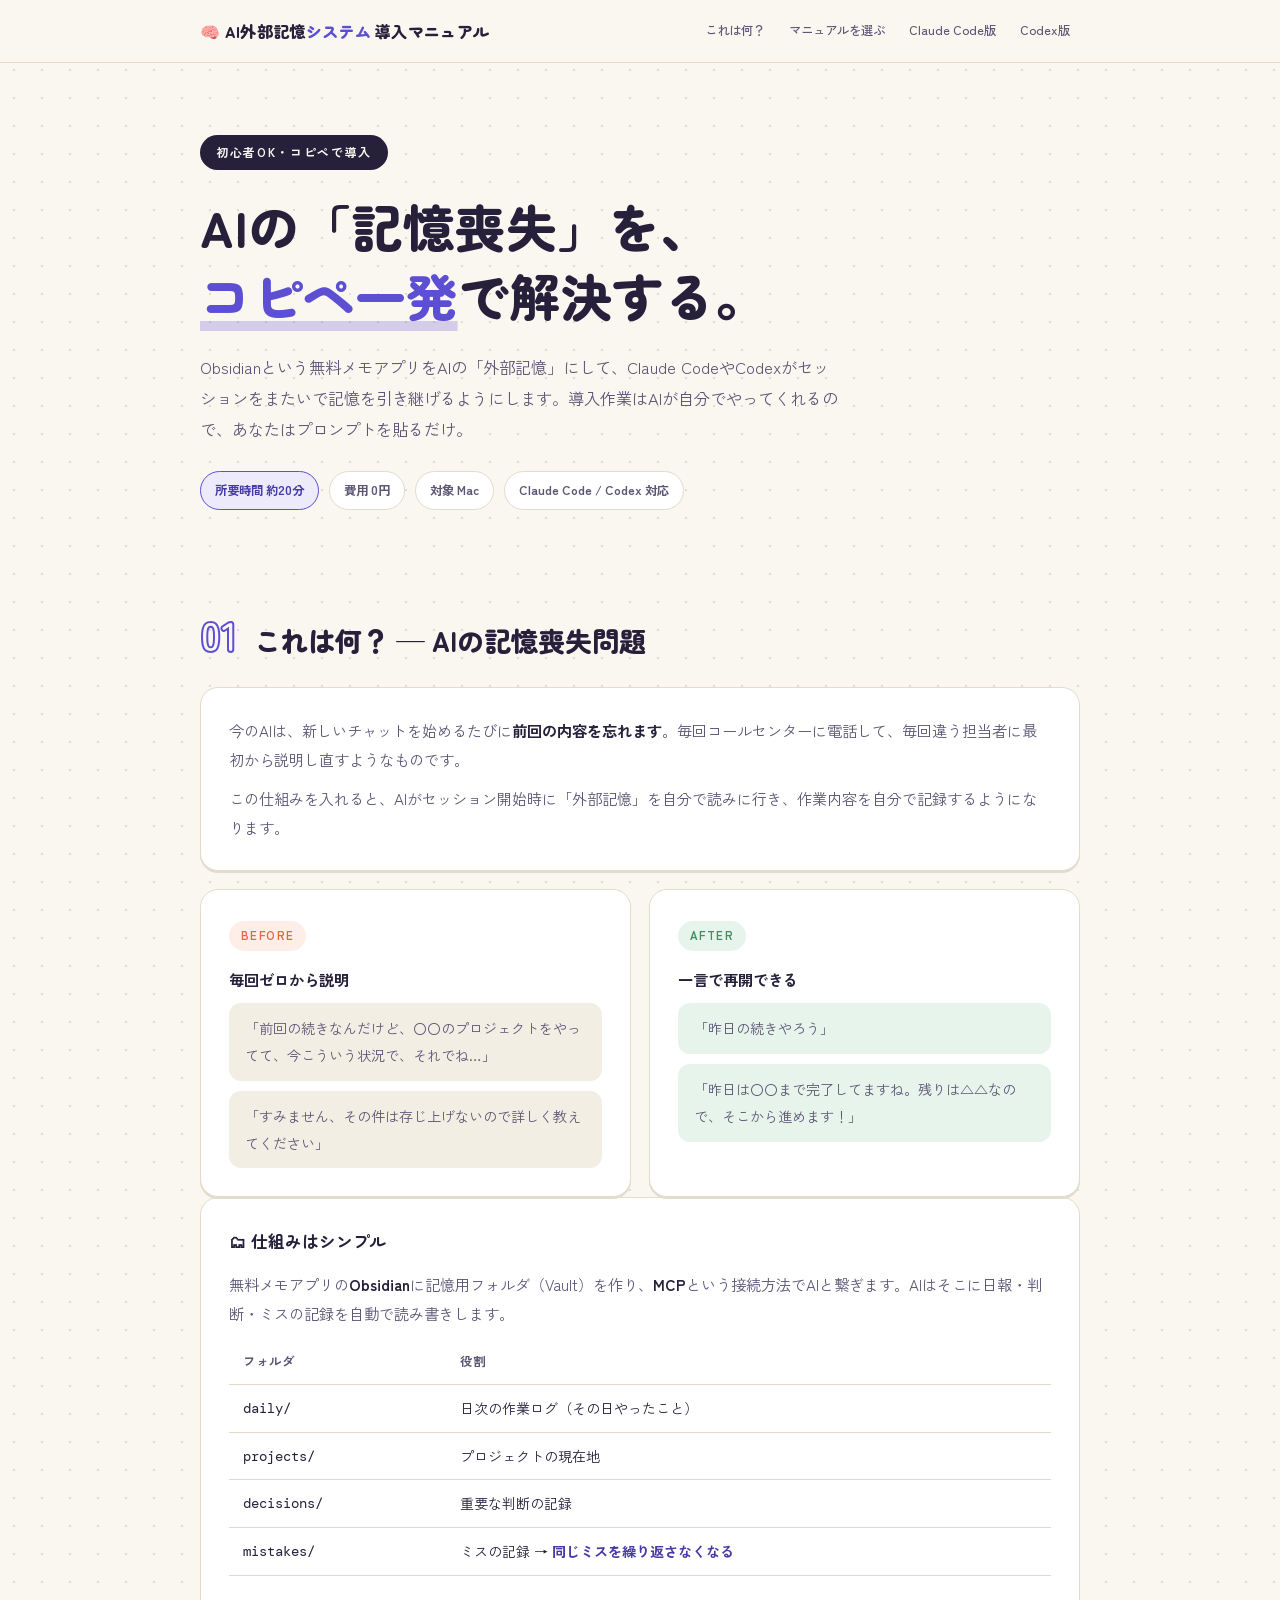
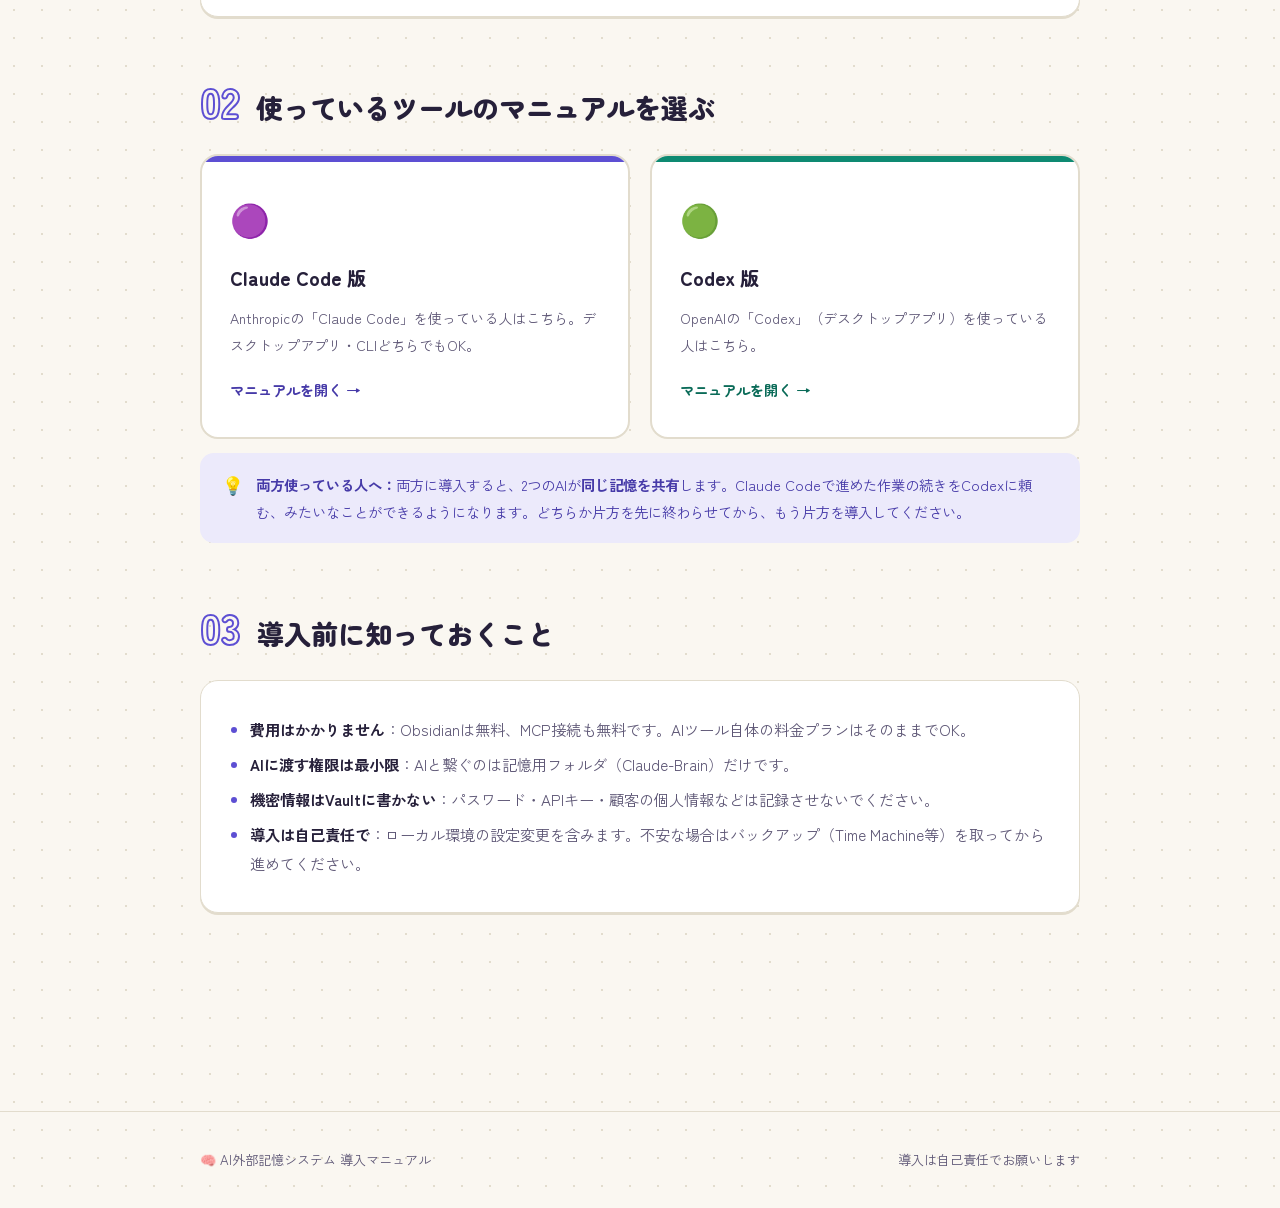
==== commit 03033953: "Claude Code版/Codex版の個別マニュアルページに分割 Co-Authored-By: Claude Fable 5 <noreply@anthropic.com>" ====
--- a/index.html
+++ b/index.html
@@ -8,234 +8,18 @@
 <link rel="preconnect" href="https://fonts.googleapis.com">
 <link rel="preconnect" href="https://fonts.gstatic.com" crossorigin>
 <link href="https://fonts.googleapis.com/css2?family=Zen+Maru+Gothic:wght@500;700;900&family=Zen+Kaku+Gothic+New:wght@400;500;700&family=DM+Mono:wght@400;500&display=swap" rel="stylesheet">
-<style>
-:root{
-  --paper:#faf7f1;
-  --paper-2:#f3eee4;
-  --ink:#26203a;
-  --ink-soft:#5d5675;
-  --violet:#5d4fd3;
-  --violet-deep:#463aa8;
-  --violet-soft:#eceafb;
-  --coral:#e5673f;
-  --coral-soft:#fdeee7;
-  --green:#3d8f5f;
-  --green-soft:#e7f4ec;
-  --line:#e2dccd;
-  --code-bg:#2a2440;
-  --code-ink:#e8e4f8;
-  --radius:18px;
-  font-size:16px;
-}
-*{margin:0;padding:0;box-sizing:border-box}
-html{scroll-behavior:smooth;scroll-padding-top:84px}
-body{
-  font-family:'Zen Kaku Gothic New',sans-serif;
-  background:var(--paper);
-  color:var(--ink);
-  line-height:1.9;
-  background-image:radial-gradient(var(--line) 1px, transparent 1px);
-  background-size:28px 28px;
-}
-h1,h2,h3,.step-num{font-family:'Zen Maru Gothic',sans-serif}
-code,pre,.mono{font-family:'DM Mono',monospace}
-
-/* ---- header ---- */
-.topbar{
-  position:sticky;top:0;z-index:50;
-  background:rgba(250,247,241,.92);backdrop-filter:blur(8px);
-  border-bottom:1px solid var(--line);
-}
-.topbar-in{max-width:920px;margin:0 auto;padding:14px 20px;display:flex;align-items:center;gap:12px;flex-wrap:wrap}
-.logo{font-family:'Zen Maru Gothic',sans-serif;font-weight:900;font-size:1rem;letter-spacing:.02em}
-.logo .brain{color:var(--violet)}
-.topnav{display:flex;gap:4px;margin-left:auto;flex-wrap:wrap}
-.topnav a{
-  font-size:.78rem;color:var(--ink-soft);text-decoration:none;
-  padding:5px 10px;border-radius:999px;font-weight:500;
-}
-.topnav a:hover{background:var(--violet-soft);color:var(--violet-deep)}
-
-/* ---- hero ---- */
-.hero{max-width:920px;margin:0 auto;padding:72px 20px 40px;position:relative}
-.hero-badge{
-  display:inline-block;background:var(--ink);color:var(--paper);
-  font-size:.75rem;font-weight:700;letter-spacing:.14em;
-  padding:6px 16px;border-radius:999px;margin-bottom:22px;
-}
-.hero h1{
-  font-size:clamp(1.9rem,5.4vw,3.2rem);font-weight:900;line-height:1.35;
-  letter-spacing:.01em;
-}
-.hero h1 .hl{
-  color:var(--violet);
-  text-decoration:underline;
-  text-decoration-color:rgba(93,79,211,.25);
-  text-decoration-thickness:10px;
-  text-underline-offset:4px;
-}
-.hero p.lead{margin-top:22px;font-size:1.02rem;color:var(--ink-soft);max-width:600px}
-.hero .meta{margin-top:26px;display:flex;gap:10px;flex-wrap:wrap}
-.chip{
-  font-size:.78rem;font-weight:700;padding:7px 14px;border-radius:999px;
-  border:1.5px solid var(--line);background:#fff;color:var(--ink-soft);
-}
-.chip.violet{border-color:var(--violet);color:var(--violet-deep);background:var(--violet-soft)}
-
-/* ---- sections ---- */
-main{max-width:920px;margin:0 auto;padding:0 20px 100px}
-section{margin-top:64px}
-.sec-head{display:flex;align-items:baseline;gap:16px;margin-bottom:26px}
-.step-num{
-  flex-shrink:0;
-  font-size:2.6rem;font-weight:900;color:transparent;
-  -webkit-text-stroke:2px var(--violet);
-  line-height:1;
-}
-.sec-head h2{font-size:clamp(1.3rem,3.4vw,1.7rem);font-weight:900;line-height:1.5}
-.card{
-  background:#fff;border:1.5px solid var(--line);border-radius:var(--radius);
-  padding:28px;margin-bottom:18px;
-  box-shadow:0 2px 0 var(--line);
-}
-.card h3{font-size:1.05rem;font-weight:700;margin-bottom:12px;display:flex;align-items:center;gap:8px}
-.card p{color:var(--ink-soft);font-size:.95rem}
-.card p+p{margin-top:10px}
-.card strong{color:var(--ink)}
-.card ul,.card ol{padding-left:1.4em;color:var(--ink-soft);font-size:.95rem}
-.card li{margin:6px 0}
-.card li::marker{color:var(--violet);font-weight:700}
-
-/* before / after */
-.ba{display:grid;grid-template-columns:1fr 1fr;gap:18px}
-@media(max-width:640px){.ba{grid-template-columns:1fr}}
-.ba .card{margin:0}
-.ba .tag{font-size:.72rem;font-weight:700;letter-spacing:.12em;padding:4px 12px;border-radius:999px;display:inline-block;margin-bottom:14px}
-.ba .before .tag{background:var(--coral-soft);color:var(--coral)}
-.ba .after .tag{background:var(--green-soft);color:var(--green)}
-.ba .bubble{
-  background:var(--paper-2);border-radius:12px;padding:12px 16px;
-  font-size:.88rem;color:var(--ink-soft);margin-top:10px;position:relative;
-}
-.ba .after .bubble{background:var(--green-soft)}
-
-/* flow diagram */
-.flow{display:flex;flex-direction:column;gap:0;margin:18px 0 6px}
-.flow-item{display:flex;gap:14px;align-items:flex-start}
-.flow-dot{
-  flex-shrink:0;width:34px;height:34px;border-radius:50%;
-  background:var(--violet);color:#fff;font-weight:700;font-size:.85rem;
-  display:flex;align-items:center;justify-content:center;
-  font-family:'DM Mono',monospace;
-}
-.flow-line{width:2px;flex-grow:1;background:var(--line);margin-left:16px;min-height:14px}
-.flow-body{padding-bottom:18px;padding-top:4px}
-.flow-body b{font-size:.95rem}
-.flow-body span{display:block;font-size:.85rem;color:var(--ink-soft)}
-
-/* tabs */
-.tabs{display:flex;gap:8px;margin-bottom:-1px;position:relative;z-index:2}
-.tab-btn{
-  font-family:'Zen Maru Gothic',sans-serif;font-weight:700;font-size:.92rem;
-  padding:12px 22px;border-radius:14px 14px 0 0;cursor:pointer;
-  border:1.5px solid var(--line);border-bottom:none;
-  background:var(--paper-2);color:var(--ink-soft);
-}
-.tab-btn.active{background:var(--code-bg);color:#fff;border-color:var(--code-bg)}
-.prompt-box{
-  border-radius:0 14px 14px 14px;overflow:hidden;
-  border:1.5px solid var(--code-bg);
-  background:var(--code-bg);
-}
-.prompt-head{
-  display:flex;align-items:center;gap:10px;padding:12px 18px;
-  border-bottom:1px solid rgba(255,255,255,.12);
-}
-.prompt-head .dots{display:flex;gap:6px}
-.prompt-head .dots i{width:10px;height:10px;border-radius:50%;background:rgba(255,255,255,.22)}
-.prompt-head .fname{font-size:.78rem;color:rgba(232,228,248,.6);font-family:'DM Mono',monospace}
-.copy-btn{
-  margin-left:auto;
-  font-family:'Zen Maru Gothic',sans-serif;font-weight:700;font-size:.85rem;
-  background:var(--violet);color:#fff;border:none;border-radius:999px;
-  padding:8px 20px;cursor:pointer;transition:all .15s;
-}
-.copy-btn:hover{background:var(--violet-deep);transform:translateY(-1px)}
-.copy-btn.done{background:var(--green)}
-.prompt-scroll{
-  max-height:420px;overflow:auto;padding:20px 22px;
-}
-.prompt-scroll pre{
-  font-size:.8rem;line-height:1.75;color:var(--code-ink);
-  white-space:pre-wrap;word-break:break-word;
-}
-.tab-panel{display:none}
-.tab-panel.active{display:block}
-
-/* small code */
-.inline-cmd{
-  background:var(--code-bg);border-radius:12px;padding:14px 18px;
-  display:flex;align-items:center;gap:12px;margin:12px 0;
-}
-.inline-cmd code{color:var(--code-ink);font-size:.82rem;word-break:break-all;flex-grow:1}
-.inline-cmd .copy-btn{padding:6px 14px;font-size:.78rem;flex-shrink:0}
-
-/* notes */
-.note{
-  border-radius:14px;padding:18px 22px;font-size:.9rem;margin:14px 0;
-  display:flex;gap:12px;align-items:flex-start;
-}
-.note .ico{flex-shrink:0;font-size:1.1rem;line-height:1.6}
-.note.warn{background:var(--coral-soft);color:#8a3c1e}
-.note.tip{background:var(--violet-soft);color:var(--violet-deep)}
-.note.ok{background:var(--green-soft);color:#1e5c3a}
-
-/* table */
-table{width:100%;border-collapse:collapse;font-size:.88rem;margin:12px 0}
-th,td{padding:10px 14px;text-align:left;border-bottom:1px solid var(--line)}
-th{font-size:.78rem;letter-spacing:.08em;color:var(--ink-soft);font-weight:700}
-td b{color:var(--violet-deep)}
-
-/* accordion */
-details{
-  background:#fff;border:1.5px solid var(--line);border-radius:14px;
-  margin-bottom:12px;overflow:hidden;
-}
-summary{
-  cursor:pointer;padding:18px 22px;font-weight:700;font-size:.95rem;
-  list-style:none;display:flex;align-items:center;gap:10px;
-}
-summary::before{content:"▸";color:var(--violet);transition:transform .2s;font-size:.9rem}
-details[open] summary::before{transform:rotate(90deg)}
-details .d-body{padding:0 22px 20px;font-size:.9rem;color:var(--ink-soft)}
-details .d-body code{background:var(--paper-2);padding:2px 8px;border-radius:6px;font-size:.82rem}
-
-/* footer */
-footer{border-top:1px solid var(--line);margin-top:80px}
-.footer-in{max-width:920px;margin:0 auto;padding:36px 20px;font-size:.82rem;color:var(--ink-soft);display:flex;justify-content:space-between;gap:12px;flex-wrap:wrap}
-
-/* toast */
-#toast{
-  position:fixed;bottom:28px;left:50%;transform:translate(-50%,80px);
-  background:var(--ink);color:var(--paper);font-weight:700;font-size:.88rem;
-  padding:12px 26px;border-radius:999px;transition:transform .25s;z-index:99;
-}
-#toast.show{transform:translate(-50%,0)}
-</style>
+<link rel="stylesheet" href="style.css">
 </head>
 <body>
 
 <div class="topbar">
   <div class="topbar-in">
-    <div class="logo">🧠 AI外部記憶<span class="brain">システム</span> 導入マニュアル</div>
+    <a class="logo" href="./">🧠 AI外部記憶<span class="brain">システム</span> 導入マニュアル</a>
     <nav class="topnav">
       <a href="#what">これは何？</a>
-      <a href="#prep">準備</a>
-      <a href="#install">導入</a>
-      <a href="#check">動作確認</a>
-      <a href="#usage">使い方</a>
-      <a href="#security">注意</a>
-      <a href="#faq">FAQ</a>
+      <a href="#choose">マニュアルを選ぶ</a>
+      <a href="claude-code.html">Claude Code版</a>
+      <a href="codex.html">Codex版</a>
     </nav>
   </div>
 </div>
@@ -245,7 +29,7 @@
   <h1>AIの「記憶喪失」を、<br><span class="hl">コピペ一発</span>で解決する。</h1>
   <p class="lead">Obsidianという無料メモアプリをAIの「外部記憶」にして、Claude CodeやCodexがセッションをまたいで記憶を引き継げるようにします。導入作業はAIが自分でやってくれるので、あなたはプロンプトを貼るだけ。</p>
   <div class="meta">
-    <span class="chip violet">所要時間 約20分</span>
+    <span class="chip accent">所要時間 約20分</span>
     <span class="chip">費用 0円</span>
     <span class="chip">対象 Mac</span>
     <span class="chip">Claude Code / Codex 対応</span>
@@ -254,7 +38,7 @@
 
 <main>
 
-<!-- 1 -->
+<!-- what -->
 <section id="what">
   <div class="sec-head"><div class="step-num">01</div><h2>これは何？ — AIの記憶喪失問題</h2></div>
   <div class="card">
@@ -288,333 +72,39 @@
   </div>
 </section>
 
-<!-- 2 -->
-<section id="prep">
-  <div class="sec-head"><div class="step-num">02</div><h2>事前準備 — 必要なのは2つだけ</h2></div>
+<!-- choose -->
+<section id="choose">
+  <div class="sec-head"><div class="step-num">02</div><h2>使っているツールのマニュアルを選ぶ</h2></div>
+  <div class="tool-grid">
+    <a class="tool-card cc" href="claude-code.html">
+      <div class="t-stripe"></div>
+      <div class="t-ico">🟣</div>
+      <h3>Claude Code 版</h3>
+      <p>Anthropicの「Claude Code」を使っている人はこちら。デスクトップアプリ・CLIどちらでもOK。</p>
+      <span class="t-cta">マニュアルを開く →</span>
+    </a>
+    <a class="tool-card cx" href="codex.html">
+      <div class="t-stripe"></div>
+      <div class="t-ico">🟢</div>
+      <h3>Codex 版</h3>
+      <p>OpenAIの「Codex」（デスクトップアプリ）を使っている人はこちら。</p>
+      <span class="t-cta">マニュアルを開く →</span>
+    </a>
+  </div>
+  <div class="note tip"><span class="ico">💡</span><span><strong>両方使っている人へ：</strong>両方に導入すると、2つのAIが<strong>同じ記憶を共有</strong>します。Claude Codeで進めた作業の続きをCodexに頼む、みたいなことができるようになります。どちらか片方を先に終わらせてから、もう片方を導入してください。</span></div>
+</section>
+
+<!-- security (shared, brief) -->
+<section id="security">
+  <div class="sec-head"><div class="step-num">03</div><h2>導入前に知っておくこと</h2></div>
   <div class="card">
     <ul>
-      <li><strong>Mac</strong>（Windows版は現在準備中です）</li>
-      <li><strong>Claude Code または Codex が使えること</strong>（どちらか片方でOK・両方ならさらに強力）</li>
-    </ul>
-    <p style="margin-top:14px">Obsidianのインストールは<strong>AIが自分でやってくれる</strong>ので、事前に入れておく必要はありません。</p>
-  </div>
-  <div class="note tip"><span class="ico">💡</span><span>Claude CodeとCodexを両方使っている人は、両方に導入すると<strong>2つのAIが同じ記憶を共有</strong>します。Claude Codeで進めた作業の続きをCodexに頼む、みたいなことができるようになります。</span></div>
-</section>
-
-<!-- 3 -->
-<section id="install">
-  <div class="sec-head"><div class="step-num">03</div><h2>導入 — プロンプトをコピペするだけ</h2></div>
-  <div class="card">
-    <p>使っているツールのタブを選んで「コピーする」を押し、<strong>そのままAIに貼り付けて送信</strong>してください。あとはAIが順番に作業してくれます。途中でAIから確認や許可を求められたら、内容を見て許可してあげてください。</p>
-  </div>
-
-  <div class="tabs">
-    <button class="tab-btn active" data-tab="claude">Claude Code版</button>
-    <button class="tab-btn" data-tab="codex">Codex版</button>
-  </div>
-
-  <div class="tab-panel active" id="panel-claude">
-    <div class="prompt-box">
-      <div class="prompt-head">
-        <div class="dots"><i></i><i></i><i></i></div>
-        <span class="fname">installer-claude-code.md</span>
-        <button class="copy-btn" data-copy="prompt-claude">コピーする</button>
-      </div>
-      <div class="prompt-scroll"><pre id="prompt-claude">あなたに「外部記憶システム」を導入してもらいます。
-Obsidian（ローカルのメモアプリ）を外部記憶として使い、セッションをまたいで記憶を引き継げるようにする仕組みです。
-
-以下の手順を上から順番に実行してください。コマンドを実行する前に何をするか一言説明し、エラーが出たら止まって私に報告してください。
-
-## Step 1: Obsidianの確認とインストール
-
-1. /Applications/Obsidian.app が存在するか確認する
-2. なければ brew install --cask obsidian でインストールする
-3. Homebrewが入っていなければ、その旨を私に伝えて https://obsidian.md からの手動ダウンロードを案内する
-
-## Step 2: 記憶用フォルダ（Vault）の作成
-
-1. 以下のフォルダを作成する：
-
-~/Documents/Claude-Brain/
-├── daily/      （日次の作業ログ）
-├── todos/      （todoリスト）
-├── ideas/      （アイデア・構想）
-├── projects/   （プロジェクトの現在地）
-├── decisions/  （判断・ルールの記録）
-├── mistakes/   （ミス記録）
-└── sessions/   （セッション記録）
-
-2. ~/Documents/Claude-Brain/README.md を作成し、以下の内容を書き込む：
-
-- このVaultはAIの外部記憶として機能すること
-- 各フォルダの役割（上記の通り）
-- 更新ルール：
-  - セッション開始時：README + daily最新3件 + projectsを読む
-  - 記録タイミング：タスク完了・情報更新・テーマ切替・節目ごとに許可不要で即記録
-  - daily/への書き込みは追記（上書きしない）
-  - ミスが発生したらmistakes/に即座に記録
-  - 重要な判断をしたらdecisions/に記録
-
-## Step 3: MCPサーバーの接続
-
-1. 以下のコマンドを実行する（ユーザー全体で使えるように --scope user を付ける）：
-
-claude mcp add --scope user obsidian-brain npx -- -y @modelcontextprotocol/server-filesystem ~/Documents/Claude-Brain
-
-2. claude mcp list を実行して obsidian-brain: ✓ Connected が出ることを確認する
-
-※ 注意：settings.jsonに直接mcpServersを書く方法は反映されないことがあるので、必ず claude mcp add コマンドを使うこと。
-
-## Step 4: CLAUDE.mdにルールを追記
-
-~/.claude/CLAUDE.md （なければ作成）に、以下のセクションを追記する：
-
-## 外部記憶（Obsidian）ルール ⭐ 最重要
-
-### Vault場所
-~/Documents/Claude-Brain/
-
-### セッション開始時（必須）
-新しいセッションが始まったら、必ず最初に以下を読む：
-1. ~/Documents/Claude-Brain/README.md
-2. ~/Documents/Claude-Brain/daily/ の最新3件
-3. ~/Documents/Claude-Brain/projects/ の関連ファイル
-
-### 自動記録ルール（許可不要・常時）
-以下のタイミングで、ユーザーに確認せず即座にClaude-Brainに書き込む：
-
-| タイミング | 書き込み先 |
-|---|---|
-| 新しい情報・決定・方針が出た | daily/YYYY-MM-DD.md に追記 |
-| タスクが完了した | daily/YYYY-MM-DD.md に追記 |
-| 会話の節目（テーマが変わる時） | daily/YYYY-MM-DD.md に追記 |
-| ミスを指摘された | mistakes/YYYY-MM-DD-[内容].md |
-| 重要な判断をした | decisions/YYYY-MM-DD-[内容].md |
-| セッション終了時 | daily/YYYY-MM-DD.md に総まとめ |
-
-- 許可を取らない。書いたら返答の末尾に（📝 記録済み）と添えるだけでOK
-- daily/への書き込みは上書きでなく追記
-- 書きすぎを恐れない。抜け漏れより過剰記録の方がよい
-
-## Step 5: 完了報告
-
-すべて終わったら、以下を私に報告してください：
-
-1. 実行した内容のまとめ
-2. 私が手動でやること：
-   - Obsidianを起動 →「保管庫としてフォルダを開く」→ 書類/Claude-Brain を選択
-   - Claude Codeを再起動（MCP反映のため）
-3. 再起動後のテスト方法：新しいセッションで「Claude-Brainを確認して」と送る</pre></div>
-    </div>
-  </div>
-
-  <div class="tab-panel" id="panel-codex">
-    <div class="prompt-box">
-      <div class="prompt-head">
-        <div class="dots"><i></i><i></i><i></i></div>
-        <span class="fname">installer-codex.md</span>
-        <button class="copy-btn" data-copy="prompt-codex">コピーする</button>
-      </div>
-      <div class="prompt-scroll"><pre id="prompt-codex">あなたに「外部記憶システム」を導入してもらいます。
-Obsidian（ローカルのメモアプリ）を外部記憶として使い、セッションをまたいで記憶を引き継げるようにする仕組みです。
-
-以下の手順を上から順番に実行してください。コマンドを実行する前に何をするか一言説明し、エラーが出たら止まって私に報告してください。
-
-## Step 1: Obsidianの確認とインストール
-
-1. /Applications/Obsidian.app が存在するか確認する
-2. なければ brew install --cask obsidian でインストールする
-3. Homebrewが入っていなければ、その旨を私に伝えて https://obsidian.md からの手動ダウンロードを案内する
-
-## Step 2: 記憶用フォルダ（Vault）の作成
-
-1. 以下のフォルダを作成する：
-
-~/Documents/Claude-Brain/
-├── daily/      （日次の作業ログ）
-├── todos/      （todoリスト）
-├── ideas/      （アイデア・構想）
-├── projects/   （プロジェクトの現在地）
-├── decisions/  （判断・ルールの記録）
-├── mistakes/   （ミス記録）
-└── sessions/   （セッション記録）
-
-※ すでにClaude Code側で作成済みの場合はスキップしてOK（共有できるのがこの仕組みの強み）
-
-2. ~/Documents/Claude-Brain/README.md がなければ作成し、以下の内容を書き込む：
-
-- このVaultはAIの外部記憶として機能すること
-- 各フォルダの役割（上記の通り）
-- 更新ルール：
-  - セッション開始時：README + daily最新3件 + projectsを読む
-  - 記録タイミング：タスク完了・情報更新・テーマ切替・節目ごとに許可不要で即記録
-  - daily/への書き込みは追記（上書きしない）
-
-## Step 3: MCPサーバーの接続
-
-~/.codex/config.toml に以下のセクションを追記する（既存の設定は消さないこと）：
-
-[mcp_servers.obsidian-brain]
-command = "npx"
-args = ["-y", "@modelcontextprotocol/server-filesystem", "/Users/ユーザー名/Documents/Claude-Brain"]
-
-※ /Users/ユーザー名/ の部分は実際のホームディレクトリの絶対パスに置き換えること（echo $HOME で確認できる）。チルダ（~）は使わない。
-
-## Step 4: AGENTS.mdにルールを追記
-
-~/.codex/AGENTS.md （なければ作成）に、以下のセクションを追記する：
-
-## 外部記憶（Claude-Brain）ルール ⭐ 最重要
-
-Vault場所: ~/Documents/Claude-Brain/
-
-### セッション開始時（必須）
-新しいセッションが始まったら必ず以下を読む：
-1. ~/Documents/Claude-Brain/README.md
-2. ~/Documents/Claude-Brain/daily/ の最新3件
-3. ~/Documents/Claude-Brain/projects/ の関連ファイル
-
-### 自動記録ルール（許可不要・常時）
-以下のタイミングで、ユーザーに確認せず即座にClaude-Brainに書き込む：
-
-| タイミング | 書き込み先 |
-|---|---|
-| 新しい情報・決定・方針が出た | daily/YYYY-MM-DD.md に追記 |
-| タスクが完了した | daily/YYYY-MM-DD.md に追記 |
-| 会話の節目（テーマが変わる時） | daily/YYYY-MM-DD.md に追記 |
-| ミスを指摘された | mistakes/YYYY-MM-DD-[内容].md |
-| 重要な判断をした | decisions/YYYY-MM-DD-[内容].md |
-| セッション終了時 | daily/YYYY-MM-DD.md に総まとめ |
-
-- 許可を取らない。書いたら返答の末尾に（📝 記録済み）と添えるだけでOK
-- daily/への書き込みは上書きでなく追記
-
-## Step 5: 完了報告
-
-すべて終わったら、以下を私に報告してください：
-
-1. 実行した内容のまとめ
-2. 私が手動でやること：
-   - Obsidianを起動 →「保管庫としてフォルダを開く」→ 書類/Claude-Brain を選択（Claude Code側で設定済みならスキップ）
-   - Codexを再起動（MCP反映のため）
-3. 再起動後のテスト方法：新しいセッションで「Claude-Brainを確認して」と送る</pre></div>
-    </div>
-  </div>
-
-  <div class="note warn"><span class="ico">⚠️</span><span>AIがコマンド実行の許可を求めてきたら、<strong>内容を確認してから</strong>許可してください。このプロンプトでAIが触るのは「Obsidianのインストール」「Claude-Brainフォルダ」「AIの設定ファイル」の3つだけです。それ以外を触ろうとしたら止めてOK。</span></div>
-</section>
-
-<!-- 4 -->
-<section id="check">
-  <div class="sec-head"><div class="step-num">04</div><h2>動作確認 — 3ステップで完了</h2></div>
-  <div class="card">
-    <div class="flow">
-      <div class="flow-item">
-        <div class="flow-dot">1</div>
-        <div class="flow-body"><b>Obsidianを起動してVaultを開く</b><span>「保管庫としてフォルダを開く」→ 書類（Documents）→ Claude-Brain を選択。フォルダ一覧（daily, projects…）が左側に見えたらOK。</span></div>
-      </div>
-      <div class="flow-line"></div>
-      <div class="flow-item">
-        <div class="flow-dot">2</div>
-        <div class="flow-body"><b>AIツールを再起動する</b><span>Claude Code（またはCodex）を一度終了して開き直す。MCP接続はここで反映されます。</span></div>
-      </div>
-      <div class="flow-line"></div>
-      <div class="flow-item">
-        <div class="flow-dot">3</div>
-        <div class="flow-body"><b>新しいセッションでテスト</b><span>下のメッセージを送って、AIがVaultの中身を読んで報告してきたら成功！</span></div>
-      </div>
-    </div>
-    <div class="inline-cmd">
-      <code>Claude-Brainを確認して</code>
-      <button class="copy-btn" data-copy-text="Claude-Brainを確認して">コピー</button>
-    </div>
-  </div>
-  <div class="note ok"><span class="ico">✅</span><span>AIが「README.mdを確認しました。dailyフォルダはまだ空ですね」のように<strong>中身を読んで</strong>答えたら接続成功です。「そのようなファイルは見つかりません」と返ってきたらFAQへ。</span></div>
-</section>
-
-<!-- 5 -->
-<section id="usage">
-  <div class="sec-head"><div class="step-num">05</div><h2>使い方 — 育てるほど賢くなる</h2></div>
-  <div class="card">
-    <h3>🌱 基本の使い方</h3>
-    <ul>
-      <li><strong>セッション開始時</strong>：「昨日の続きやろう」「今の状況教えて」→ AIが勝手に記憶を読んで文脈を把握</li>
-      <li><strong>作業中</strong>：AIが節目ごとに勝手に記録（返答の末尾に「📝 記録済み」と出ます）</li>
-      <li><strong>覚えてほしいことがあったら</strong>：「これ記録しといて」と言えばOK</li>
+      <li><strong>費用はかかりません</strong>：Obsidianは無料、MCP接続も無料です。AIツール自体の料金プランはそのままでOK。</li>
+      <li><strong>AIに渡す権限は最小限</strong>：AIと繋ぐのは記憶用フォルダ（Claude-Brain）だけです。</li>
+      <li><strong>機密情報はVaultに書かない</strong>：パスワード・APIキー・顧客の個人情報などは記録させないでください。</li>
+      <li><strong>導入は自己責任で</strong>：ローカル環境の設定変更を含みます。不安な場合はバックアップ（Time Machine等）を取ってから進めてください。</li>
     </ul>
   </div>
-  <div class="card">
-    <h3>🧠 賢く育てるコツ</h3>
-    <ul>
-      <li><strong>ミスは必ず指摘する</strong> → mistakes/に記録され、同じミスを繰り返さなくなる（一番効果が大きい）</li>
-      <li><strong>「それ違う、こうして」を遠慮しない</strong> → 好みやルールがdecisions/に蓄積していく</li>
-      <li><strong>Obsidianのグラフビューを見てみる</strong> → 記憶の繋がりが可視化されて楽しい（モチベ維持に効く）</li>
-      <li><strong>最初から完璧を目指さない</strong> → 使いながら「これも記録して」と足していくのが正解</li>
-    </ul>
-  </div>
-  <div class="note tip"><span class="ico">💡</span><span><strong>応用：</strong>Claude CodeとCodexの両方に導入すると、2つのAIが同じ記憶を共有します。ChatGPTやGeminiなどブラウザ型AIはローカルファイルに直接アクセスできないため、この仕組みの対象外です（必要ならMDファイルを手動でアップロードすれば読ませることは可能）。</span></div>
-</section>
-
-<!-- 6 -->
-<section id="security">
-  <div class="sec-head"><div class="step-num">06</div><h2>セキュリティの注意</h2></div>
-  <div class="card">
-    <ul>
-      <li><strong>AIに渡す権限は最小限に</strong>：MCPで繋ぐのは Claude-Brain フォルダだけ。他のフォルダへのアクセス権は渡さない構成になっています。</li>
-      <li><strong>機密情報はVaultに書かない</strong>：パスワード・APIキー・クライアントの個人情報などは記録させないでください。「この情報は記録しないで」と言えば除外できます。</li>
-      <li><strong>AIの実行許可は内容を見てから</strong>：慣れてきても「全部許可」にはせず、何をしようとしているか確認する癖をつけましょう。</li>
-      <li><strong>自己責任の範囲を理解する</strong>：この仕組みはローカル環境の設定変更を含みます。不安な場合は導入前にバックアップ（Time Machine等）を取っておくと安心です。</li>
-    </ul>
-  </div>
-</section>
-
-<!-- 7 -->
-<section id="faq">
-  <div class="sec-head"><div class="step-num">07</div><h2>トラブルシューティング</h2></div>
-
-  <details>
-    <summary>「Claude-Brainを確認して」と送っても読んでくれない</summary>
-    <div class="d-body">
-      <p>① AIツールを再起動したか確認（MCPは再起動後に反映されます）。<br>
-      ② Claude Codeの場合、ターミナルで <code>claude mcp list</code> を実行して <code>obsidian-brain: ✓ Connected</code> が出るか確認。出ない場合は導入プロンプトのStep 3をもう一度AIに実行してもらってください。<br>
-      ③ それでもダメなら「claude mcp listの結果を確認して、obsidian-brainが繋がっているか調べて」とAIに聞くのが早いです。</p>
-    </div>
-  </details>
-
-  <details>
-    <summary>Homebrewが入っていないと言われた</summary>
-    <div class="d-body">
-      <p><a href="https://obsidian.md" target="_blank" rel="noopener">obsidian.md</a> から手動でダウンロードしてインストールすればOKです。それ以外の手順は変わりません。AIに「Obsidianは手動で入れたから、Step 2から続けて」と伝えてください。</p>
-    </div>
-  </details>
-
-  <details>
-    <summary>Obsidianで「書類」フォルダが見つからない</summary>
-    <div class="d-body">
-      <p>Macの「書類」フォルダ＝英語名の「Documents」です。フォルダ選択画面の左側で自分のユーザー名（家のアイコン）→「書類」と進むと Claude-Brain があります。</p>
-    </div>
-  </details>
-
-  <details>
-    <summary>AIが自動で記録してくれない</summary>
-    <div class="d-body">
-      <p>ルールを読み込めていない可能性があります。「CLAUDE.mdの外部記憶ルールを確認して」と送ってみてください。それでも記録しない場合は「今の内容をClaude-Brainのdailyに記録して」と都度言えば確実に記録されます。使ううちに自動化の精度は上がっていきます。</p>
-    </div>
-  </details>
-
-  <details>
-    <summary>Codexでconfig.tomlの編集に失敗した</summary>
-    <div class="d-body">
-      <p>パスにチルダ（<code>~</code>）を使うと動かないことがあります。<code>/Users/あなたのユーザー名/Documents/Claude-Brain</code> のように絶対パスで書き直してください。ユーザー名はターミナルで <code>whoami</code> と打つと確認できます。</p>
-    </div>
-  </details>
-
-  <details>
-    <summary>記憶がごちゃごちゃしてきた</summary>
-    <div class="d-body">
-      <p>順調に育っている証拠です。「Claude-Brainの中身を整理して。古いdailyの要点をprojectsにまとめて」とAIに頼めば、AI自身に大掃除させることができます。月1回くらいがおすすめ。</p>
-    </div>
-  </details>
 </section>
 
 </main>
@@ -626,42 +116,5 @@
   </div>
 </footer>
 
-<div id="toast">コピーしました！</div>
-
-<script>
-// tabs
-document.querySelectorAll('.tab-btn').forEach(btn=>{
-  btn.addEventListener('click',()=>{
-    document.querySelectorAll('.tab-btn').forEach(b=>b.classList.remove('active'));
-    document.querySelectorAll('.tab-panel').forEach(p=>p.classList.remove('active'));
-    btn.classList.add('active');
-    document.getElementById('panel-'+btn.dataset.tab).classList.add('active');
-  });
-});
-// copy
-function showToast(){
-  const t=document.getElementById('toast');
-  t.classList.add('show');
-  setTimeout(()=>t.classList.remove('show'),1800);
-}
-document.querySelectorAll('.copy-btn').forEach(btn=>{
-  btn.addEventListener('click',async()=>{
-    const text = btn.dataset.copyText || document.getElementById(btn.dataset.copy).textContent;
-    try{
-      await navigator.clipboard.writeText(text);
-      const orig=btn.textContent;
-      btn.textContent='✓ コピー済み';btn.classList.add('done');
-      showToast();
-      setTimeout(()=>{btn.textContent=orig;btn.classList.remove('done')},2000);
-    }catch(e){
-      // fallback
-      const ta=document.createElement('textarea');
-      ta.value=text;document.body.appendChild(ta);ta.select();
-      document.execCommand('copy');document.body.removeChild(ta);
-      showToast();
-    }
-  });
-});
-</script>
 </body>
 </html>
--- a/style.css
+++ b/style.css
@@ -0,0 +1,246 @@
+:root{
+  --paper:#faf7f1;
+  --paper-2:#f3eee4;
+  --ink:#26203a;
+  --ink-soft:#5d5675;
+  --accent:#5d4fd3;
+  --accent-deep:#463aa8;
+  --accent-soft:#eceafb;
+  --coral:#e5673f;
+  --coral-soft:#fdeee7;
+  --green:#3d8f5f;
+  --green-soft:#e7f4ec;
+  --line:#e2dccd;
+  --code-bg:#2a2440;
+  --code-ink:#e8e4f8;
+  --radius:18px;
+  font-size:16px;
+}
+body.codex{
+  --accent:#0e8a72;
+  --accent-deep:#0a6b58;
+  --accent-soft:#e2f3ee;
+  --code-bg:#1f3833;
+  --code-ink:#dff0ea;
+}
+*{margin:0;padding:0;box-sizing:border-box}
+html{scroll-behavior:smooth;scroll-padding-top:84px}
+body{
+  font-family:'Zen Kaku Gothic New',sans-serif;
+  background:var(--paper);
+  color:var(--ink);
+  line-height:1.9;
+  background-image:radial-gradient(var(--line) 1px, transparent 1px);
+  background-size:28px 28px;
+}
+h1,h2,h3,.step-num{font-family:'Zen Maru Gothic',sans-serif}
+code,pre,.mono{font-family:'DM Mono',monospace}
+
+/* ---- header ---- */
+.topbar{
+  position:sticky;top:0;z-index:50;
+  background:rgba(250,247,241,.92);backdrop-filter:blur(8px);
+  border-bottom:1px solid var(--line);
+}
+.topbar-in{max-width:920px;margin:0 auto;padding:14px 20px;display:flex;align-items:center;gap:12px;flex-wrap:wrap}
+.logo{font-family:'Zen Maru Gothic',sans-serif;font-weight:900;font-size:1rem;letter-spacing:.02em;text-decoration:none;color:var(--ink)}
+.logo .brain{color:var(--accent)}
+.topnav{display:flex;gap:4px;margin-left:auto;flex-wrap:wrap}
+.topnav a{
+  font-size:.78rem;color:var(--ink-soft);text-decoration:none;
+  padding:5px 10px;border-radius:999px;font-weight:500;
+}
+.topnav a:hover{background:var(--accent-soft);color:var(--accent-deep)}
+
+/* ---- hero ---- */
+.hero{max-width:920px;margin:0 auto;padding:72px 20px 40px;position:relative}
+.hero-badge{
+  display:inline-block;background:var(--ink);color:var(--paper);
+  font-size:.75rem;font-weight:700;letter-spacing:.14em;
+  padding:6px 16px;border-radius:999px;margin-bottom:22px;
+}
+.hero-badge.accent{background:var(--accent)}
+.hero h1{
+  font-size:clamp(1.9rem,5.4vw,3.2rem);font-weight:900;line-height:1.35;
+  letter-spacing:.01em;
+}
+.hero h1 .hl{
+  color:var(--accent);
+  text-decoration:underline;
+  text-decoration-color:color-mix(in srgb, var(--accent) 25%, transparent);
+  text-decoration-thickness:10px;
+  text-underline-offset:4px;
+}
+.hero p.lead{margin-top:22px;font-size:1.02rem;color:var(--ink-soft);max-width:640px}
+.hero .meta{margin-top:26px;display:flex;gap:10px;flex-wrap:wrap}
+.chip{
+  font-size:.78rem;font-weight:700;padding:7px 14px;border-radius:999px;
+  border:1.5px solid var(--line);background:#fff;color:var(--ink-soft);
+}
+.chip.accent{border-color:var(--accent);color:var(--accent-deep);background:var(--accent-soft)}
+
+/* ---- sections ---- */
+main{max-width:920px;margin:0 auto;padding:0 20px 100px}
+section{margin-top:64px}
+.sec-head{display:flex;align-items:baseline;gap:16px;margin-bottom:26px}
+.step-num{
+  flex-shrink:0;
+  font-size:2.6rem;font-weight:900;color:transparent;
+  -webkit-text-stroke:2px var(--accent);
+  line-height:1;
+}
+.sec-head h2{font-size:clamp(1.3rem,3.4vw,1.7rem);font-weight:900;line-height:1.5}
+.card{
+  background:#fff;border:1.5px solid var(--line);border-radius:var(--radius);
+  padding:28px;margin-bottom:18px;
+  box-shadow:0 2px 0 var(--line);
+}
+.card h3{font-size:1.05rem;font-weight:700;margin-bottom:12px;display:flex;align-items:center;gap:8px}
+.card p{color:var(--ink-soft);font-size:.95rem}
+.card p+p{margin-top:10px}
+.card strong{color:var(--ink)}
+.card ul,.card ol{padding-left:1.4em;color:var(--ink-soft);font-size:.95rem}
+.card li{margin:6px 0}
+.card li::marker{color:var(--accent);font-weight:700}
+
+/* before / after */
+.ba{display:grid;grid-template-columns:1fr 1fr;gap:18px}
+@media(max-width:640px){.ba{grid-template-columns:1fr}}
+.ba .card{margin:0}
+.ba .tag{font-size:.72rem;font-weight:700;letter-spacing:.12em;padding:4px 12px;border-radius:999px;display:inline-block;margin-bottom:14px}
+.ba .before .tag{background:var(--coral-soft);color:var(--coral)}
+.ba .after .tag{background:var(--green-soft);color:var(--green)}
+.ba .bubble{
+  background:var(--paper-2);border-radius:12px;padding:12px 16px;
+  font-size:.88rem;color:var(--ink-soft);margin-top:10px;position:relative;
+}
+.ba .after .bubble{background:var(--green-soft)}
+
+/* tool select cards (landing) */
+.tool-grid{display:grid;grid-template-columns:1fr 1fr;gap:20px}
+@media(max-width:640px){.tool-grid{grid-template-columns:1fr}}
+.tool-card{
+  display:block;text-decoration:none;color:var(--ink);
+  background:#fff;border:2px solid var(--line);border-radius:var(--radius);
+  padding:32px 28px;transition:all .18s;position:relative;overflow:hidden;
+}
+.tool-card:hover{transform:translateY(-3px);box-shadow:0 8px 24px rgba(38,32,58,.1)}
+.tool-card.cc:hover{border-color:#5d4fd3}
+.tool-card.cx:hover{border-color:#0e8a72}
+.tool-card .t-ico{font-size:2rem;margin-bottom:12px}
+.tool-card h3{font-size:1.2rem;font-weight:900;margin-bottom:8px}
+.tool-card p{font-size:.88rem;color:var(--ink-soft)}
+.tool-card .t-cta{
+  display:inline-block;margin-top:18px;font-weight:700;font-size:.9rem;
+  font-family:'Zen Maru Gothic',sans-serif;
+}
+.tool-card.cc .t-cta{color:#463aa8}
+.tool-card.cx .t-cta{color:#0a6b58}
+.tool-card .t-stripe{position:absolute;top:0;left:0;right:0;height:6px}
+.tool-card.cc .t-stripe{background:#5d4fd3}
+.tool-card.cx .t-stripe{background:#0e8a72}
+
+/* flow diagram */
+.flow{display:flex;flex-direction:column;gap:0;margin:18px 0 6px}
+.flow-item{display:flex;gap:14px;align-items:flex-start}
+.flow-dot{
+  flex-shrink:0;width:34px;height:34px;border-radius:50%;
+  background:var(--accent);color:#fff;font-weight:700;font-size:.85rem;
+  display:flex;align-items:center;justify-content:center;
+  font-family:'DM Mono',monospace;
+}
+.flow-line{width:2px;flex-grow:1;background:var(--line);margin-left:16px;min-height:14px}
+.flow-body{padding-bottom:18px;padding-top:4px}
+.flow-body b{font-size:.95rem}
+.flow-body span{display:block;font-size:.85rem;color:var(--ink-soft)}
+
+/* prompt box */
+.prompt-box{
+  border-radius:14px;overflow:hidden;
+  border:1.5px solid var(--code-bg);
+  background:var(--code-bg);
+}
+.prompt-head{
+  display:flex;align-items:center;gap:10px;padding:12px 18px;
+  border-bottom:1px solid rgba(255,255,255,.12);
+}
+.prompt-head .dots{display:flex;gap:6px}
+.prompt-head .dots i{width:10px;height:10px;border-radius:50%;background:rgba(255,255,255,.22)}
+.prompt-head .fname{font-size:.78rem;color:rgba(255,255,255,.55);font-family:'DM Mono',monospace}
+.copy-btn{
+  margin-left:auto;
+  font-family:'Zen Maru Gothic',sans-serif;font-weight:700;font-size:.85rem;
+  background:var(--accent);color:#fff;border:none;border-radius:999px;
+  padding:8px 20px;cursor:pointer;transition:all .15s;
+}
+.copy-btn:hover{background:var(--accent-deep);transform:translateY(-1px)}
+.copy-btn.done{background:var(--green)}
+.prompt-scroll{
+  max-height:420px;overflow:auto;padding:20px 22px;
+}
+.prompt-scroll pre{
+  font-size:.8rem;line-height:1.75;color:var(--code-ink);
+  white-space:pre-wrap;word-break:break-word;
+}
+
+/* small code */
+.inline-cmd{
+  background:var(--code-bg);border-radius:12px;padding:14px 18px;
+  display:flex;align-items:center;gap:12px;margin:12px 0;
+}
+.inline-cmd code{color:var(--code-ink);font-size:.82rem;word-break:break-all;flex-grow:1}
+.inline-cmd .copy-btn{padding:6px 14px;font-size:.78rem;flex-shrink:0}
+
+/* notes */
+.note{
+  border-radius:14px;padding:18px 22px;font-size:.9rem;margin:14px 0;
+  display:flex;gap:12px;align-items:flex-start;
+}
+.note .ico{flex-shrink:0;font-size:1.1rem;line-height:1.6}
+.note.warn{background:var(--coral-soft);color:#8a3c1e}
+.note.tip{background:var(--accent-soft);color:var(--accent-deep)}
+.note.ok{background:var(--green-soft);color:#1e5c3a}
+
+/* table */
+table{width:100%;border-collapse:collapse;font-size:.88rem;margin:12px 0}
+th,td{padding:10px 14px;text-align:left;border-bottom:1px solid var(--line)}
+th{font-size:.78rem;letter-spacing:.08em;color:var(--ink-soft);font-weight:700}
+td b{color:var(--accent-deep)}
+
+/* accordion */
+details{
+  background:#fff;border:1.5px solid var(--line);border-radius:14px;
+  margin-bottom:12px;overflow:hidden;
+}
+summary{
+  cursor:pointer;padding:18px 22px;font-weight:700;font-size:.95rem;
+  list-style:none;display:flex;align-items:center;gap:10px;
+}
+summary::before{content:"▸";color:var(--accent);transition:transform .2s;font-size:.9rem}
+details[open] summary::before{transform:rotate(90deg)}
+details .d-body{padding:0 22px 20px;font-size:.9rem;color:var(--ink-soft)}
+details .d-body code{background:var(--paper-2);padding:2px 8px;border-radius:6px;font-size:.82rem}
+
+/* pager (next/prev manual link) */
+.pager{
+  display:flex;justify-content:space-between;gap:14px;margin-top:60px;flex-wrap:wrap;
+}
+.pager a{
+  text-decoration:none;font-weight:700;font-size:.9rem;
+  font-family:'Zen Maru Gothic',sans-serif;
+  padding:14px 24px;border-radius:999px;border:1.5px solid var(--line);
+  background:#fff;color:var(--ink-soft);
+}
+.pager a:hover{border-color:var(--accent);color:var(--accent-deep)}
+
+/* footer */
+footer{border-top:1px solid var(--line);margin-top:80px}
+.footer-in{max-width:920px;margin:0 auto;padding:36px 20px;font-size:.82rem;color:var(--ink-soft);display:flex;justify-content:space-between;gap:12px;flex-wrap:wrap}
+
+/* toast */
+#toast{
+  position:fixed;bottom:28px;left:50%;transform:translate(-50%,80px);
+  background:var(--ink);color:var(--paper);font-weight:700;font-size:.88rem;
+  padding:12px 26px;border-radius:999px;transition:transform .25s;z-index:99;
+}
+#toast.show{transform:translate(-50%,0)}
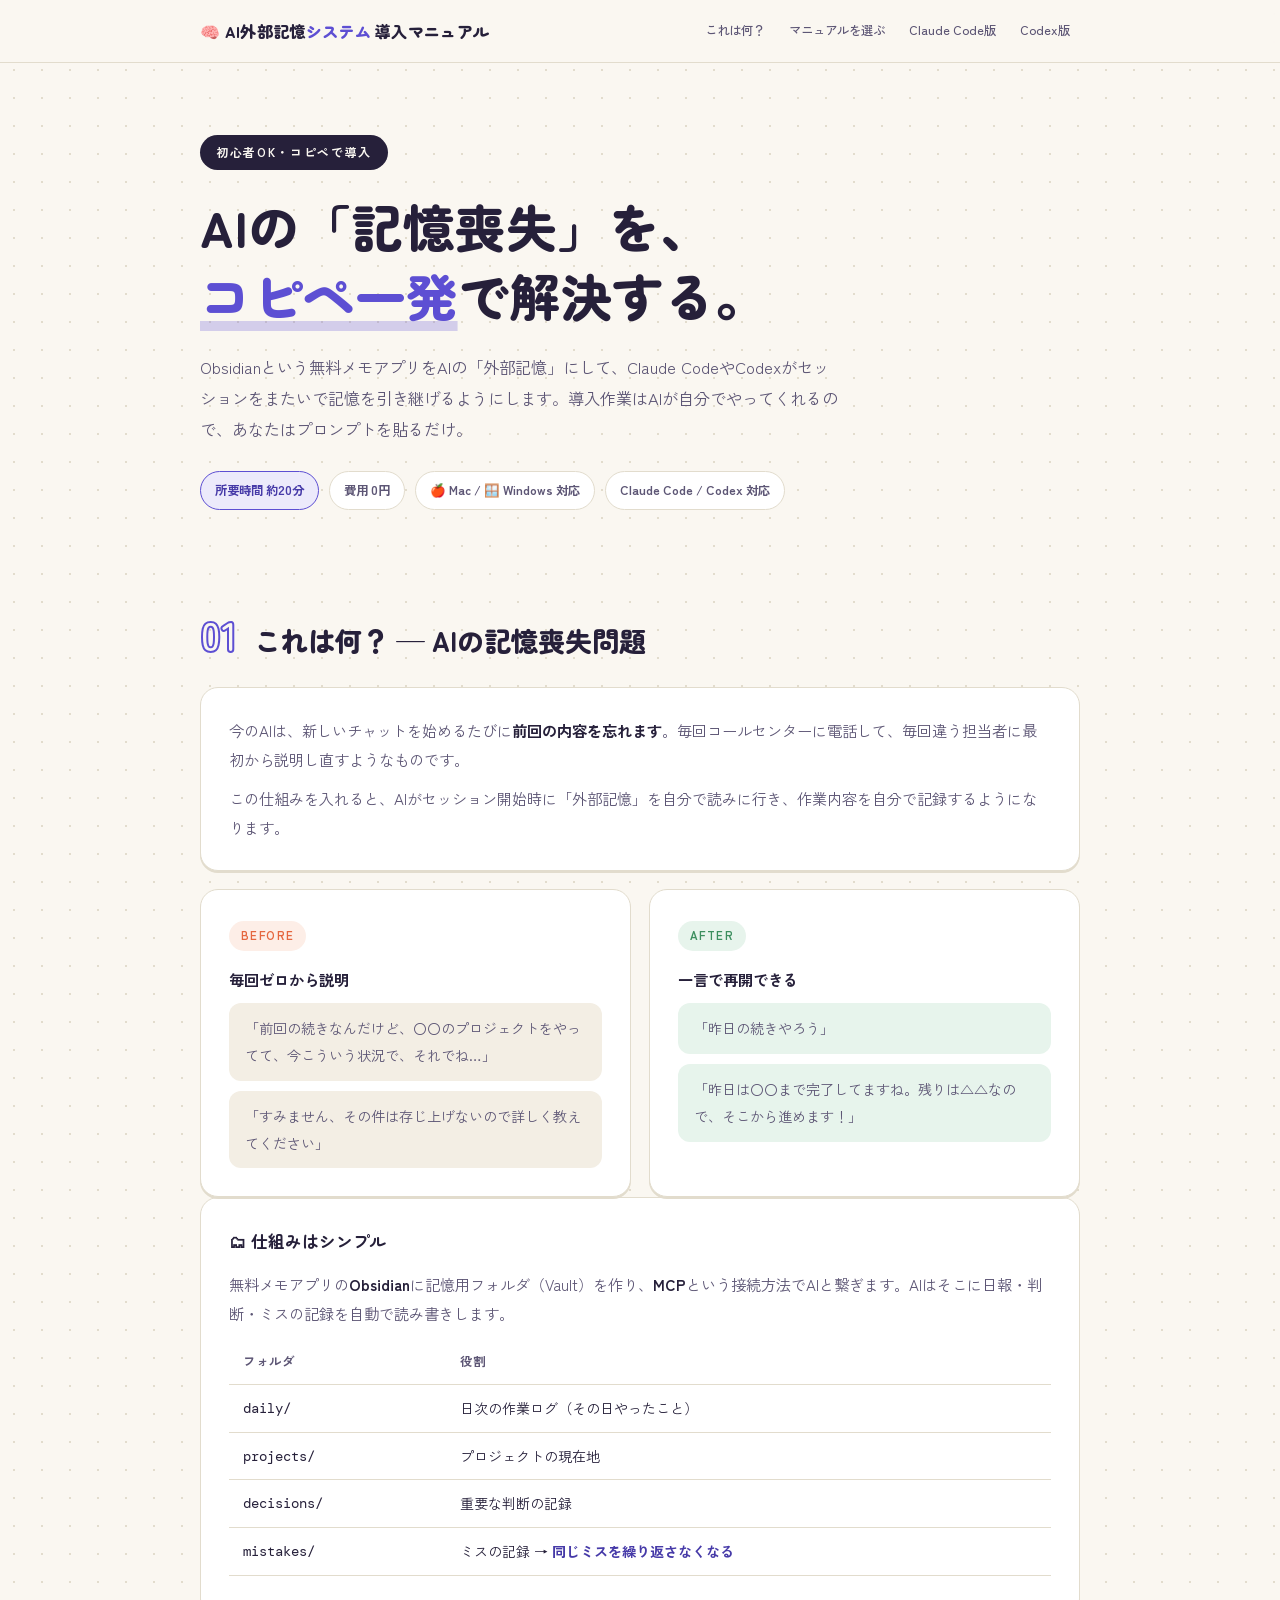
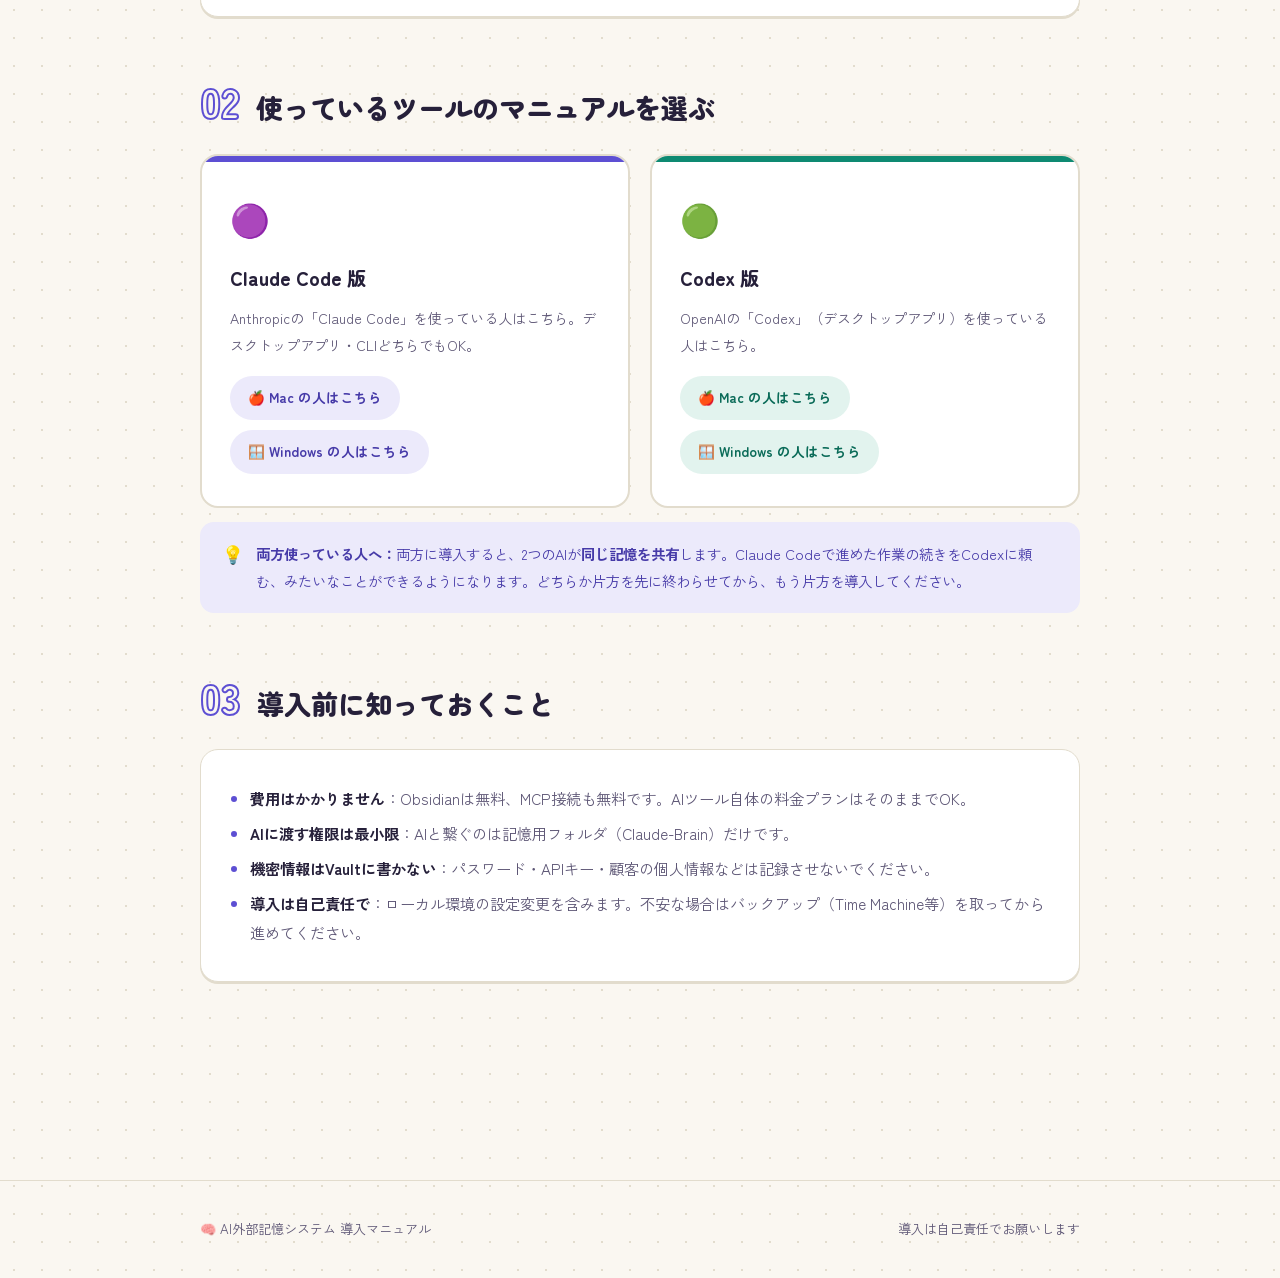
==== commit 98613c2e: "Windows版マニュアル追加（Claude Code / Codex）とOS切替導線 Co-Authored-By: Claude Fable 5 <noreply@anthropic.com>" ====
--- a/index.html
+++ b/index.html
@@ -31,7 +31,7 @@
   <div class="meta">
     <span class="chip accent">所要時間 約20分</span>
     <span class="chip">費用 0円</span>
-    <span class="chip">対象 Mac</span>
+    <span class="chip">🍎 Mac / 🪟 Windows 対応</span>
     <span class="chip">Claude Code / Codex 対応</span>
   </div>
 </header>
@@ -76,20 +76,26 @@
 <section id="choose">
   <div class="sec-head"><div class="step-num">02</div><h2>使っているツールのマニュアルを選ぶ</h2></div>
   <div class="tool-grid">
-    <a class="tool-card cc" href="claude-code.html">
+    <div class="tool-card cc">
       <div class="t-stripe"></div>
       <div class="t-ico">🟣</div>
       <h3>Claude Code 版</h3>
       <p>Anthropicの「Claude Code」を使っている人はこちら。デスクトップアプリ・CLIどちらでもOK。</p>
-      <span class="t-cta">マニュアルを開く →</span>
-    </a>
-    <a class="tool-card cx" href="codex.html">
+      <div class="t-os">
+        <a href="claude-code.html">🍎 Mac の人はこちら</a>
+        <a href="claude-code-windows.html">🪟 Windows の人はこちら</a>
+      </div>
+    </div>
+    <div class="tool-card cx">
       <div class="t-stripe"></div>
       <div class="t-ico">🟢</div>
       <h3>Codex 版</h3>
       <p>OpenAIの「Codex」（デスクトップアプリ）を使っている人はこちら。</p>
-      <span class="t-cta">マニュアルを開く →</span>
-    </a>
+      <div class="t-os">
+        <a href="codex.html">🍎 Mac の人はこちら</a>
+        <a href="codex-windows.html">🪟 Windows の人はこちら</a>
+      </div>
+    </div>
   </div>
   <div class="note tip"><span class="ico">💡</span><span><strong>両方使っている人へ：</strong>両方に導入すると、2つのAIが<strong>同じ記憶を共有</strong>します。Claude Codeで進めた作業の続きをCodexに頼む、みたいなことができるようになります。どちらか片方を先に終わらせてから、もう片方を導入してください。</span></div>
 </section>
--- a/style.css
+++ b/style.css
@@ -140,6 +140,35 @@
 .tool-card.cc .t-stripe{background:#5d4fd3}
 .tool-card.cx .t-stripe{background:#0e8a72}
 
+/* OS switch banner */
+.os-switch{
+  display:flex;align-items:center;gap:14px;flex-wrap:wrap;
+  background:#fff;border:2px dashed var(--accent);border-radius:16px;
+  padding:18px 24px;margin:28px 0 0;
+}
+.os-switch .os-ico{font-size:1.6rem;flex-shrink:0}
+.os-switch p{font-size:.92rem;color:var(--ink-soft);flex-grow:1;margin:0}
+.os-switch p strong{color:var(--ink)}
+.os-switch a{
+  flex-shrink:0;
+  font-family:'Zen Maru Gothic',sans-serif;font-weight:700;font-size:.9rem;
+  background:var(--accent);color:#fff;text-decoration:none;
+  padding:10px 22px;border-radius:999px;transition:all .15s;
+}
+.os-switch a:hover{background:var(--accent-deep);transform:translateY(-1px)}
+
+/* tool card OS buttons */
+.t-os{display:flex;gap:10px;margin-top:18px;flex-wrap:wrap}
+.t-os a{
+  text-decoration:none;font-weight:700;font-size:.85rem;
+  font-family:'Zen Maru Gothic',sans-serif;
+  padding:9px 18px;border-radius:999px;transition:all .15s;
+}
+.tool-card.cc .t-os a{background:#eceafb;color:#463aa8}
+.tool-card.cc .t-os a:hover{background:#5d4fd3;color:#fff}
+.tool-card.cx .t-os a{background:#e2f3ee;color:#0a6b58}
+.tool-card.cx .t-os a:hover{background:#0e8a72;color:#fff}
+
 /* flow diagram */
 .flow{display:flex;flex-direction:column;gap:0;margin:18px 0 6px}
 .flow-item{display:flex;gap:14px;align-items:flex-start}
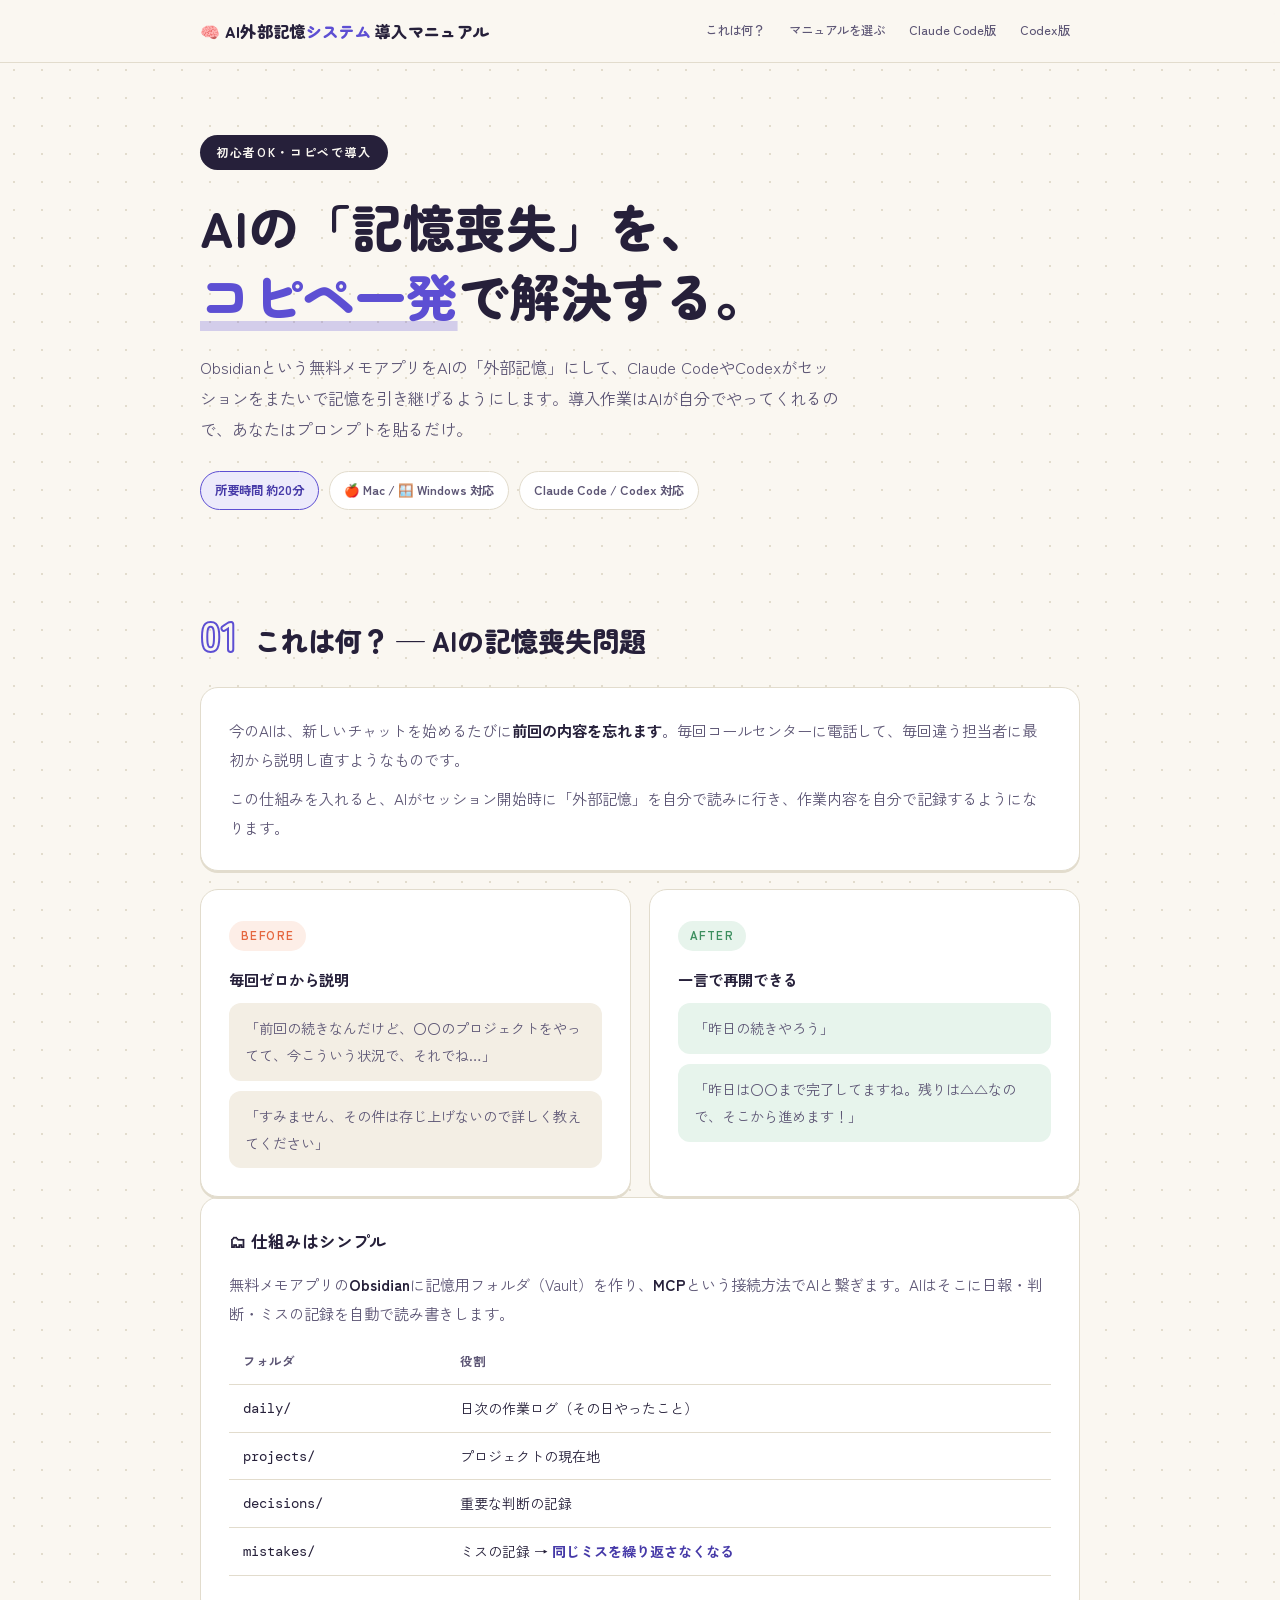
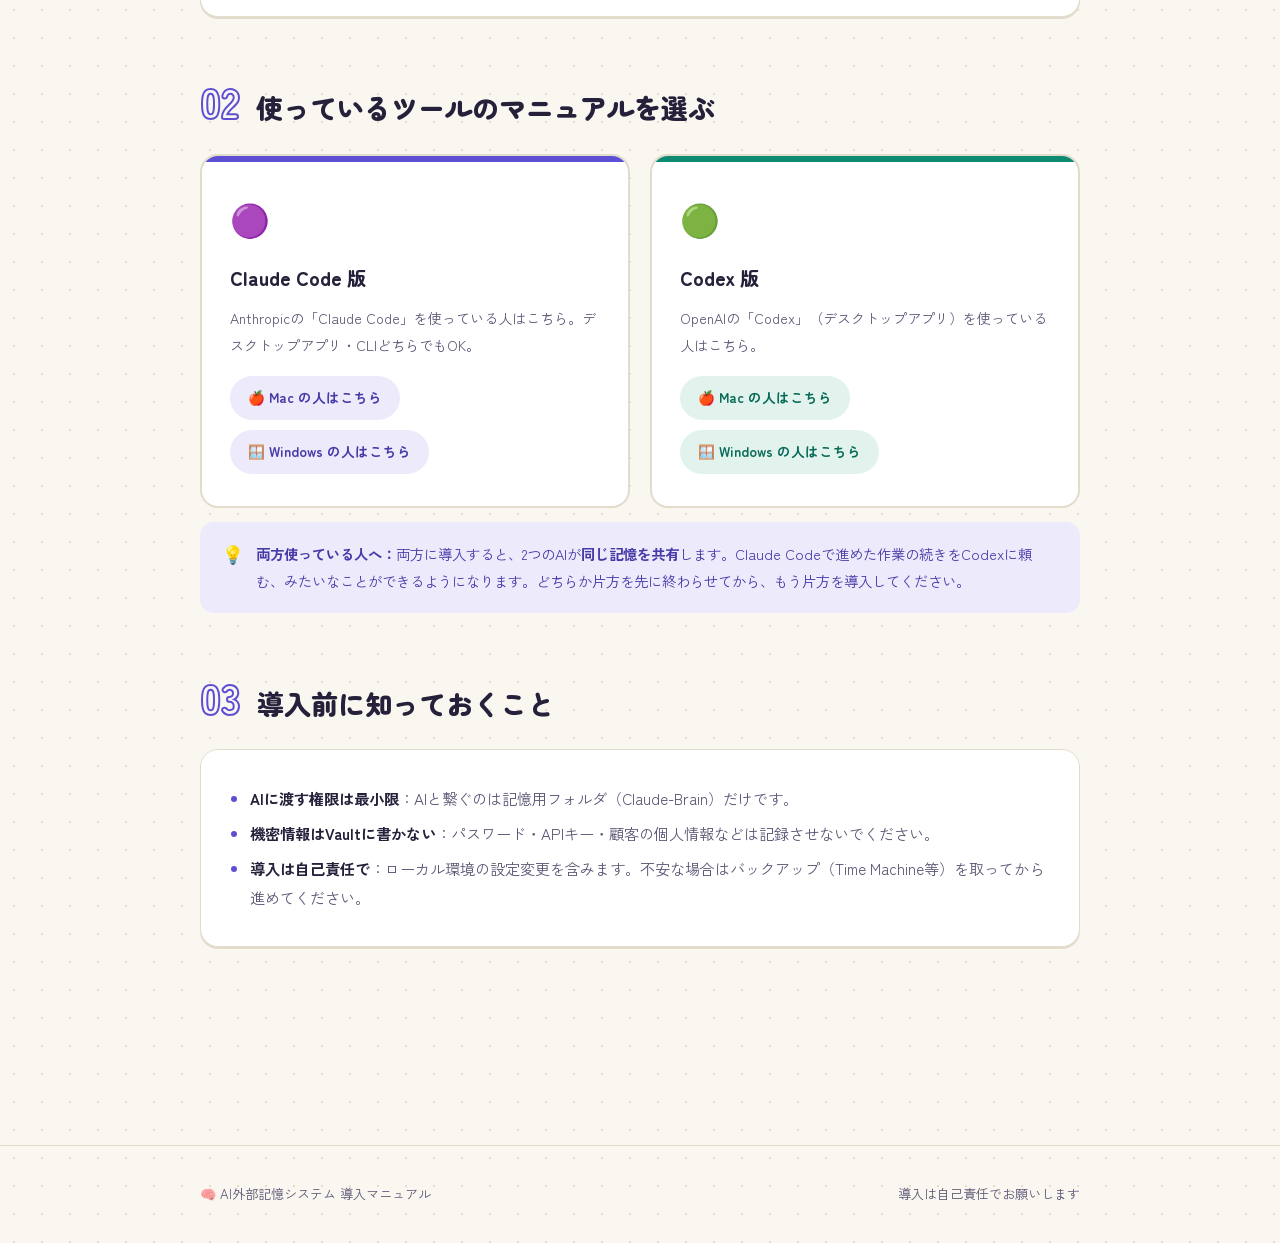
==== commit deb1f3bf: "費用0円の記載を削除 Co-Authored-By: Claude Fable 5 <noreply@anthropic.com>" ====
--- a/index.html
+++ b/index.html
@@ -30,7 +30,6 @@
   <p class="lead">Obsidianという無料メモアプリをAIの「外部記憶」にして、Claude CodeやCodexがセッションをまたいで記憶を引き継げるようにします。導入作業はAIが自分でやってくれるので、あなたはプロンプトを貼るだけ。</p>
   <div class="meta">
     <span class="chip accent">所要時間 約20分</span>
-    <span class="chip">費用 0円</span>
     <span class="chip">🍎 Mac / 🪟 Windows 対応</span>
     <span class="chip">Claude Code / Codex 対応</span>
   </div>
@@ -105,7 +104,6 @@
   <div class="sec-head"><div class="step-num">03</div><h2>導入前に知っておくこと</h2></div>
   <div class="card">
     <ul>
-      <li><strong>費用はかかりません</strong>：Obsidianは無料、MCP接続も無料です。AIツール自体の料金プランはそのままでOK。</li>
       <li><strong>AIに渡す権限は最小限</strong>：AIと繋ぐのは記憶用フォルダ（Claude-Brain）だけです。</li>
       <li><strong>機密情報はVaultに書かない</strong>：パスワード・APIキー・顧客の個人情報などは記録させないでください。</li>
       <li><strong>導入は自己責任で</strong>：ローカル環境の設定変更を含みます。不安な場合はバックアップ（Time Machine等）を取ってから進めてください。</li>
